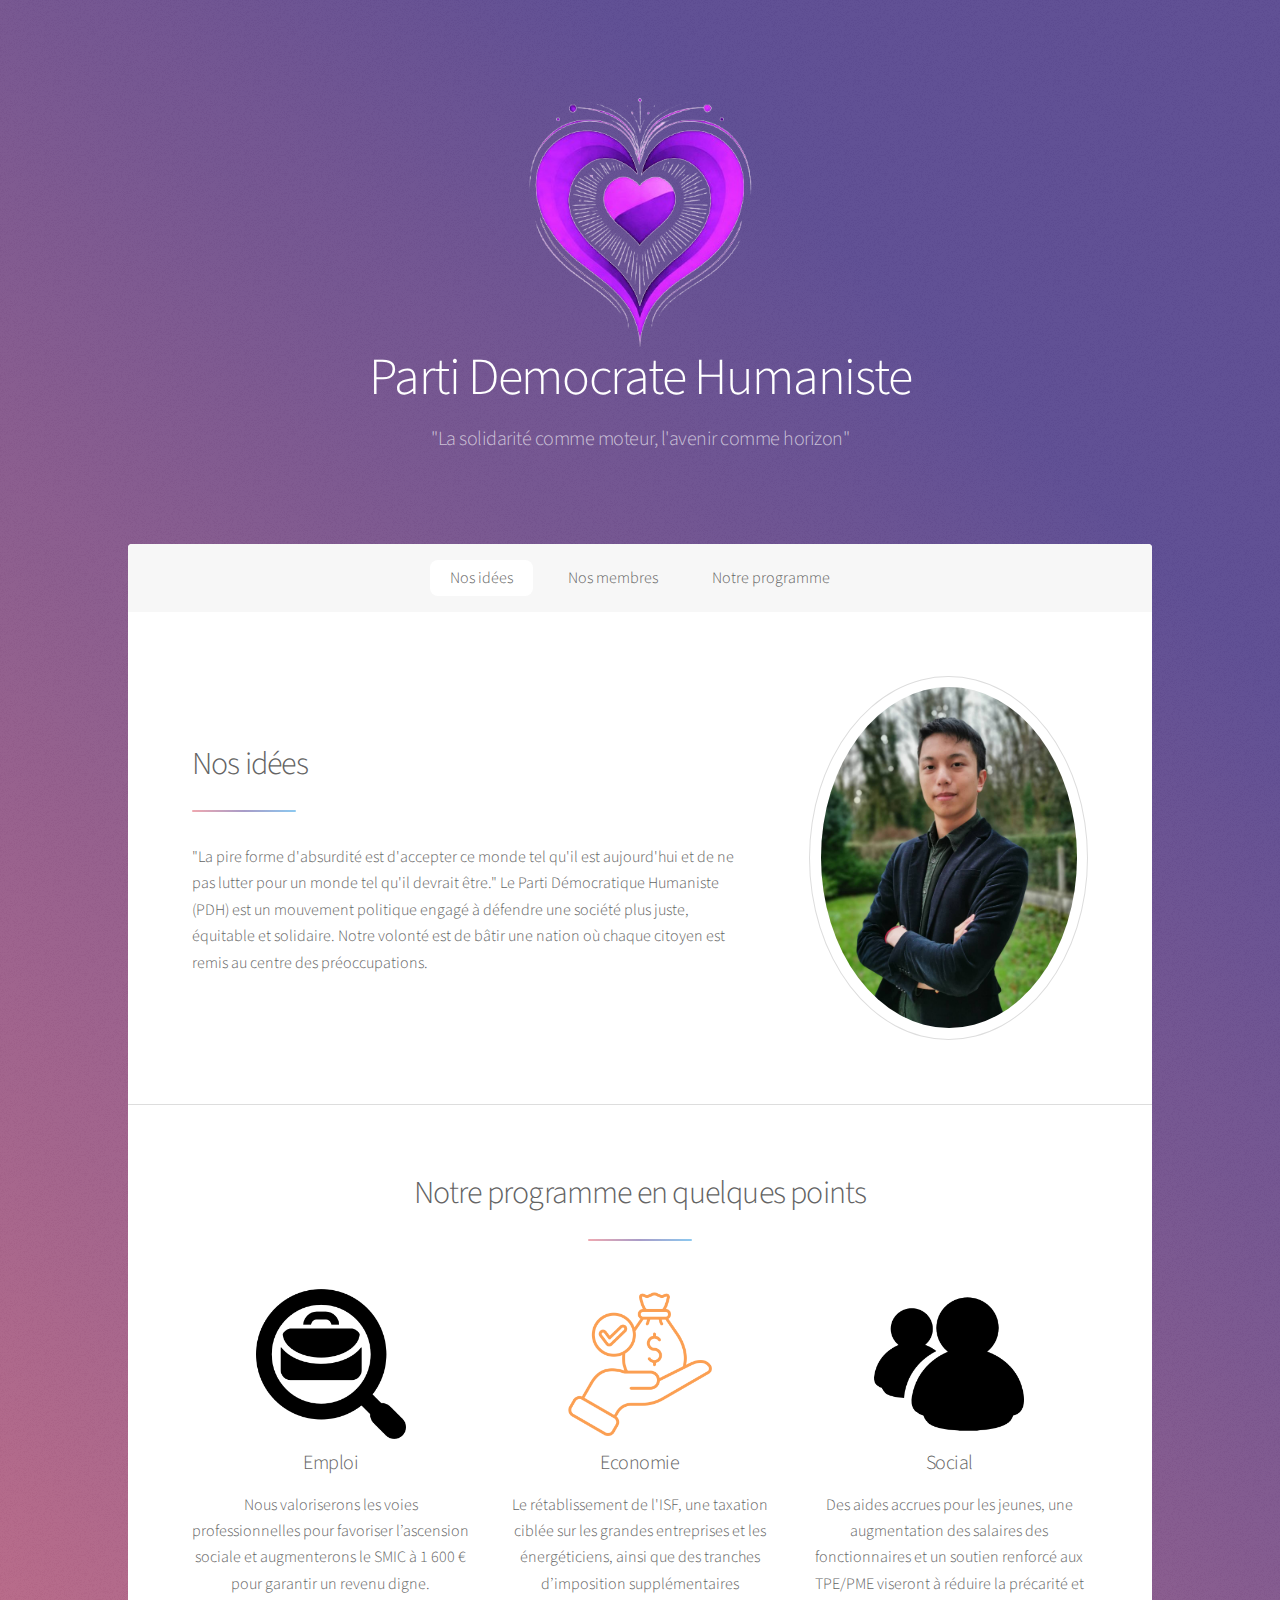
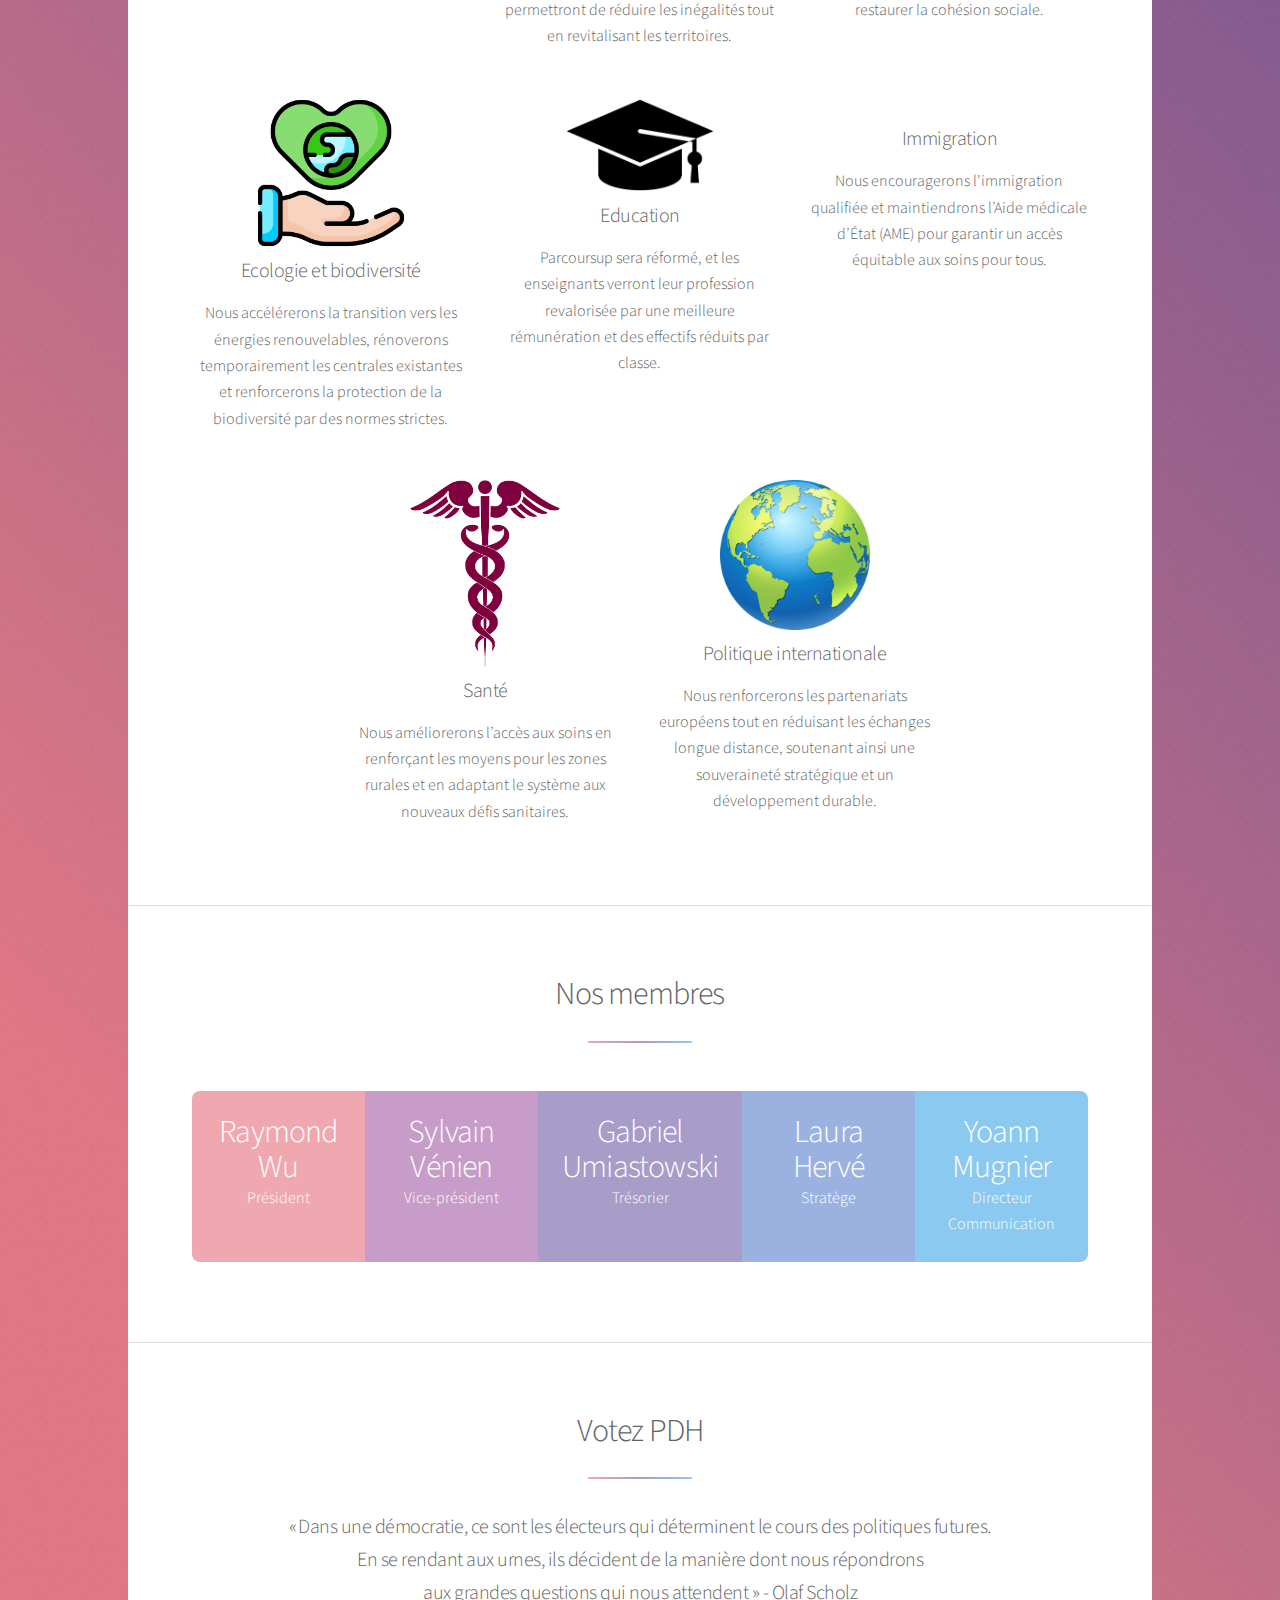
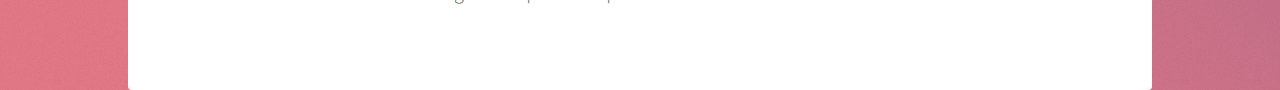
==== index.html @ 8ca16ba4 "Ajout des fichiers de la V1" ====
<!DOCTYPE HTML>
<!--
	Stellar by HTML5 UP
	html5up.net | @ajlkn
	Free for personal and commercial use under the CCA 3.0 license (html5up.net/license)
-->
<html>
	<head>
		<title>Parti Democrate Humaniste</title>
		<meta charset="utf-8" />
		<meta name="viewport" content="width=device-width, initial-scale=1, user-scalable=no" />
		<link rel="stylesheet" href="assets/css/main.css" />
		<noscript><link rel="stylesheet" href="assets/css/noscript.css" /></noscript>
	</head>
	<body class="is-preload">

		<!-- Wrapper -->
			<div id="wrapper">

				<!-- Header -->
					<header id="header" class="alt">
						<span class="logo"><img src="images/Logo-PDH.png" alt="" /></span>
						<h1>Parti Democrate Humaniste</h1>
						<p>"La solidarité comme moteur, l'avenir comme horizon"</p>
					</header>

				<!-- Nav -->
					<nav id="nav">
						<ul>
							<li><a href="#intro" class="active">Nos idées</a></li>
							<li><a href="#first">Nos membres</a></li>
							<li><a href="#second">Notre programme</a></li>
							<!--<li><a href="#cta">Get Started</a></li>-->
						</ul>
					</nav>

				<!-- Main -->
					<div id="main">

						<!-- Introduction -->
							<section id="intro" class="main">
								<div class="spotlight">
									<div class="content">
										<header class="major">
											<h2>Nos idées</h2>
										</header>
										<p>"La pire forme d'absurdité est d'accepter ce monde tel qu'il est aujourd'hui et de ne pas lutter pour un monde tel qu'il devrait être."
                                            Le Parti Démocratique Humaniste (PDH) est un mouvement politique engagé à défendre une société plus juste, équitable et solidaire.
                                            Notre volonté est de bâtir une nation où chaque citoyen est remis au centre des préoccupations.
                                        </p>
									</div>
									<span class="image"><img src="images/Photo_Raymond.jpg" alt="" /></span>
								</div>
							</section>

						<!-- First Section -->
							<section id="first" class="main special">
								<header class="major">
									<h2>Notre programme en quelques points</h2>
								</header>
								<ul class="features">
									<li>
										<span class="logo_feature"><img src="images/Emploi.png" alt=""></span>
										<h3>Emploi</h3>
										<p>Nous valoriserons les voies professionnelles pour favoriser l’ascension sociale et augmenterons le SMIC à 1 600 € pour garantir un revenu digne.</p>
									</li>
									<li>
										<span class="logo_feature"><img src="images/Economie.png" alt=""></span>
										<h3>Economie</h3>
										<p>Le rétablissement de l'ISF, une taxation ciblée sur les grandes entreprises et les énergéticiens, ainsi que des tranches d’imposition supplémentaires permettront de réduire les inégalités tout en revitalisant les territoires.</p>
									</li>
									<li>
										<span class="logo_feature"><img src="images/Social.webp" alt=""></span>
										<h3>Social</h3>
										<p>Des aides accrues pour les jeunes, une augmentation des salaires des fonctionnaires et un soutien renforcé aux TPE/PME viseront à réduire la précarité et restaurer la cohésion sociale.</p>
									</li>
                                    <li>
										<span class="logo_feature"><img src="images/Ecologie.png" alt=""></span>
										<h3>Ecologie et biodiversité</h3>
										<p>Nous accélérerons la transition vers les énergies renouvelables, rénoverons temporairement les centrales existantes et renforcerons la protection de la biodiversité par des normes strictes.</p>
									</li>
                                    <li>
										<span class="logo_feature"><img src="images/Education.webp" alt=""></span>
										<h3>Education</h3>
										<p>Parcoursup sera réformé, et les enseignants verront leur profession revalorisée par une meilleure rémunération et des effectifs réduits par classe.</p>
									</li>
                                    <li>
										<span class="logo_feature"><img src="images/immigration.png" alt=""></span>
										<h3>Immigration</h3>
										<p>Nous encouragerons l'immigration qualifiée et maintiendrons l’Aide médicale d’État (AME) pour garantir un accès équitable aux soins pour tous.</p>
									</li>
                                    <li>
										<span class="logo_feature"><img src="images/Santé.webp" alt=""></span>
										<h3>Santé</h3>
										<p>Nous améliorerons l’accès aux soins en renforçant les moyens pour les zones rurales et en adaptant le système aux nouveaux défis sanitaires.</p>
									</li>
                                    <li>
										<span class="logo_feature"><img src="images/Internationale.webp" alt=""></span>
										<h3>Politique internationale</h3>
										<p>Nous renforcerons les partenariats européens tout en réduisant les échanges longue distance, soutenant ainsi une souveraineté stratégique et un développement durable.</p>
									</li>
								</ul>
								<footer class="major">
								</footer>
							</section>

						<!-- Second Section -->
							<section id="second" class="main special">
								<header class="major">
									<h2>Nos membres</h2>
								</header>
								<ul class="statistics">
									<li class="style1">
										<strong>Raymond Wu</strong> Président
									</li>
									<li class="style2">
										<strong>Sylvain Vénien</strong> Vice-président
									</li>
									<li class="style3">
										<strong>Gabriel Umiastowski</strong> Trésorier
									</li>
									<li class="style4">
										<strong>Laura Hervé</strong> Stratège
									</li>
									<li class="style5">
										<strong>Yoann Mugnier</strong> Directeur Communication
									</li>
								</ul>
							</section>

						<!-- Get Started -->
							<section id="cta" class="main special">
								<header class="major">
									<h2>Votez PDH</h2>
									<p>« Dans une démocratie, ce sont les électeurs qui déterminent le cours des politiques futures. <br>
                                        En se rendant aux urnes, ils décident de la manière dont nous répondrons <br>
                                        aux grandes questions qui nous attendent » - Olaf Scholz</p>
								</header>
							</section>

					</div>

		<!-- Scripts -->
			<script src="assets/js/jquery.min.js"></script>
			<script src="assets/js/jquery.scrollex.min.js"></script>
			<script src="assets/js/jquery.scrolly.min.js"></script>
			<script src="assets/js/browser.min.js"></script>
			<script src="assets/js/breakpoints.min.js"></script>
			<script src="assets/js/util.js"></script>
			<script src="assets/js/main.js"></script>

	</body>
</html>
---- assets/css/main.css ----
@import url(fontawesome-all.min.css);
@import 'https://fonts.googleapis.com/css?family=Source+Sans+Pro:300,400';

/*
	Stellar by HTML5 UP
	html5up.net | @ajlkn
	Free for personal and commercial use under the CCA 3.0 license (html5up.net/license)
*/

html, body, div, span, applet, object,
iframe, h1, h2, h3, h4, h5, h6, p, blockquote,
pre, a, abbr, acronym, address, big, cite,
code, del, dfn, em, img, ins, kbd, q, s, samp,
small, strike, strong, sub, sup, tt, var, b,
u, i, center, dl, dt, dd, ol, ul, li, fieldset,
form, label, legend, table, caption, tbody,
tfoot, thead, tr, th, td, article, aside,
canvas, details, embed, figure, figcaption,
footer, header, hgroup, menu, nav, output, ruby,
section, summary, time, mark, audio, video {
	margin: 0;
	padding: 0;
	border: 0;
	font-size: 100%;
	font: inherit;
	vertical-align: baseline;}

article, aside, details, figcaption, figure,
footer, header, hgroup, menu, nav, section {
	display: block;}

body {
	line-height: 1;
}

ol, ul {
	list-style: none;
}

blockquote, q {
	quotes: none;
}

	blockquote:before, blockquote:after, q:before, q:after {
		content: '';
		content: none;
	}

table {
	border-collapse: collapse;
	border-spacing: 0;
}

body {
	-webkit-text-size-adjust: none;
}

mark {
	background-color: transparent;
	color: inherit;
}

input::-moz-focus-inner {
	border: 0;
	padding: 0;
}

input, select, textarea {
	-moz-appearance: none;
	-webkit-appearance: none;
	-ms-appearance: none;
	appearance: none;
}

/* Basic */

	@-ms-viewport {
		width: device-width;
	}

	body {
		-ms-overflow-style: scrollbar;
	}

	@media screen and (max-width: 480px) {

		html, body {
			min-width: 320px;
		}

	}

	html {
		box-sizing: border-box;
	}

	*, *:before, *:after {
		box-sizing: inherit;
	}

	body {
		background-color: #935d8c;
		background-image: url("images/overlay.png"), -moz-linear-gradient(45deg, #e37682 15%, #5f4d93 85%);
		background-image: url("images/overlay.png"), -webkit-linear-gradient(45deg, #e37682 15%, #5f4d93 85%);
		background-image: url("images/overlay.png"), -ms-linear-gradient(45deg, #e37682 15%, #5f4d93 85%);
		background-image: url("images/overlay.png"), linear-gradient(45deg, #e37682 15%, #5f4d93 85%);
	}

		body.is-preload *, body.is-preload *:before, body.is-preload *:after {
			-moz-animation: none !important;
			-webkit-animation: none !important;
			-ms-animation: none !important;
			animation: none !important;
			-moz-transition: none !important;
			-webkit-transition: none !important;
			-ms-transition: none !important;
			transition: none !important;
		}

/* Type */

	body {
		background-color: #935d8c;
		color: rgba(255, 255, 255, 0.65);
	}

	body, input, select, textarea {
		font-family: "Source Sans Pro", Helvetica, sans-serif;
		font-size: 17pt;
		font-weight: 300;
		line-height: 1.65;
	}

		@media screen and (max-width: 1680px) {

			body, input, select, textarea {
				font-size: 14pt;
			}

		}

		@media screen and (max-width: 1280px) {

			body, input, select, textarea {
				font-size: 12pt;
			}

		}

		@media screen and (max-width: 360px) {

			body, input, select, textarea {
				font-size: 11pt;
			}

		}

	a {
		-moz-transition: color 0.2s ease, border-bottom 0.2s ease;
		-webkit-transition: color 0.2s ease, border-bottom 0.2s ease;
		-ms-transition: color 0.2s ease, border-bottom 0.2s ease;
		transition: color 0.2s ease, border-bottom 0.2s ease;
		text-decoration: none;
		border-bottom: dotted 1px;
		color: inherit;
	}

		a:hover {
			border-bottom-color: transparent;
		}

	strong, b {
		font-weight: 400;
	}

	em, i {
		font-style: italic;
	}

	p {
		margin: 0 0 2em 0;
	}

		p.content {
			-moz-columns: 20em 2;
			-webkit-columns: 20em 2;
			-ms-columns: 20em 2;
			columns: 20em 2;
			-moz-column-gap: 2em;
			-webkit-column-gap: 2em;
			-ms-column-gap: 2em;
			column-gap: 2em;
			text-align: justify;
		}

	h1, h2, h3, h4, h5, h6 {
		font-weight: 300;
		line-height: 1.5;
		margin: 0 0 0.7em 0;
		letter-spacing: -0.025em;
	}

		h1 a, h2 a, h3 a, h4 a, h5 a, h6 a {
			color: inherit;
			text-decoration: none;
		}

	h1 {
		font-size: 2.5em;
		line-height: 1.2;
	}

	h2 {
		font-size: 1.5em;
	}

	h3 {
		font-size: 1.25em;
	}

	h4 {
		font-size: 1.1em;
	}

	h5 {
		font-size: 0.9em;
	}

	h6 {
		font-size: 0.7em;
	}

	@media screen and (max-width: 736px) {

		h1 {
			font-size: 2em;
		}

	}

	sub {
		font-size: 0.8em;
		position: relative;
		top: 0.5em;
	}

	sup {
		font-size: 0.8em;
		position: relative;
		top: -0.5em;
	}

	blockquote {
		border-left: solid 4px;
		font-style: italic;
		margin: 0 0 2em 0;
		padding: 0.5em 0 0.5em 2em;
	}

	code {
		border-radius: 8px;
		border: solid 1px;
		font-family: "Courier New", monospace;
		font-size: 0.9em;
		margin: 0 0.25em;
		padding: 0.25em 0.65em;
	}

	pre {
		-webkit-overflow-scrolling: touch;
		font-family: "Courier New", monospace;
		font-size: 0.9em;
		margin: 0 0 2em 0;
	}

		pre code {
			display: block;
			line-height: 1.75;
			padding: 1em 1.5em;
			overflow-x: auto;
		}

	hr {
		border: 0;
		border-bottom: solid 1px;
		margin: 2em 0;
	}

		hr.major {
			margin: 3em 0;
		}

	.align-left {
		text-align: left;
	}

	.align-center {
		text-align: center;
	}

	.align-right {
		text-align: right;
	}

	input, select, textarea {
		color: #ffffff;
	}

	a:hover {
		color: #ffffff;
	}

	strong, b {
		color: #ffffff;
	}

	h1, h2, h3, h4, h5, h6 {
		color: #ffffff;
	}

	blockquote {
		border-left-color: rgba(255, 255, 255, 0.35);
	}

	code {
		background: rgba(255, 255, 255, 0.075);
		border-color: rgba(255, 255, 255, 0.35);
	}

	hr {
		border-bottom-color: rgba(255, 255, 255, 0.35);
	}

/* Row */

	.row {
		display: flex;
		flex-wrap: wrap;
		box-sizing: border-box;
		align-items: stretch;
	}

		.row > * {
			box-sizing: border-box;
		}

		.row.gtr-uniform > * > :last-child {
			margin-bottom: 0;
		}

		.row.aln-left {
			justify-content: flex-start;
		}

		.row.aln-center {
			justify-content: center;
		}

		.row.aln-right {
			justify-content: flex-end;
		}

		.row.aln-top {
			align-items: flex-start;
		}

		.row.aln-middle {
			align-items: center;
		}

		.row.aln-bottom {
			align-items: flex-end;
		}

		.row > .imp {
			order: -1;
		}

		.row > .col-1 {
			width: 8.33333%;
		}

		.row > .off-1 {
			margin-left: 8.33333%;
		}

		.row > .col-2 {
			width: 16.66667%;
		}

		.row > .off-2 {
			margin-left: 16.66667%;
		}

		.row > .col-3 {
			width: 25%;
		}

		.row > .off-3 {
			margin-left: 25%;
		}

		.row > .col-4 {
			width: 33.33333%;
		}

		.row > .off-4 {
			margin-left: 33.33333%;
		}

		.row > .col-5 {
			width: 41.66667%;
		}

		.row > .off-5 {
			margin-left: 41.66667%;
		}

		.row > .col-6 {
			width: 50%;
		}

		.row > .off-6 {
			margin-left: 50%;
		}

		.row > .col-7 {
			width: 58.33333%;
		}

		.row > .off-7 {
			margin-left: 58.33333%;
		}

		.row > .col-8 {
			width: 66.66667%;
		}

		.row > .off-8 {
			margin-left: 66.66667%;
		}

		.row > .col-9 {
			width: 75%;
		}

		.row > .off-9 {
			margin-left: 75%;
		}

		.row > .col-10 {
			width: 83.33333%;
		}

		.row > .off-10 {
			margin-left: 83.33333%;
		}

		.row > .col-11 {
			width: 91.66667%;
		}

		.row > .off-11 {
			margin-left: 91.66667%;
		}

		.row > .col-12 {
			width: 100%;
		}

		.row > .off-12 {
			margin-left: 100%;
		}

		.row.gtr-0 {
			margin-top: 0;
			margin-left: 0em;
		}

			.row.gtr-0 > * {
				padding: 0 0 0 0em;
			}

			.row.gtr-0.gtr-uniform {
				margin-top: 0em;
			}

				.row.gtr-0.gtr-uniform > * {
					padding-top: 0em;
				}

		.row.gtr-25 {
			margin-top: 0;
			margin-left: -0.375em;
		}

			.row.gtr-25 > * {
				padding: 0 0 0 0.375em;
			}

			.row.gtr-25.gtr-uniform {
				margin-top: -0.375em;
			}

				.row.gtr-25.gtr-uniform > * {
					padding-top: 0.375em;
				}

		.row.gtr-50 {
			margin-top: 0;
			margin-left: -0.75em;
		}

			.row.gtr-50 > * {
				padding: 0 0 0 0.75em;
			}

			.row.gtr-50.gtr-uniform {
				margin-top: -0.75em;
			}

				.row.gtr-50.gtr-uniform > * {
					padding-top: 0.75em;
				}

		.row {
			margin-top: 0;
			margin-left: -1.5em;
		}

			.row > * {
				padding: 0 0 0 1.5em;
			}

			.row.gtr-uniform {
				margin-top: -1.5em;
			}

				.row.gtr-uniform > * {
					padding-top: 1.5em;
				}

		.row.gtr-150 {
			margin-top: 0;
			margin-left: -2.25em;
		}

			.row.gtr-150 > * {
				padding: 0 0 0 2.25em;
			}

			.row.gtr-150.gtr-uniform {
				margin-top: -2.25em;
			}

				.row.gtr-150.gtr-uniform > * {
					padding-top: 2.25em;
				}

		.row.gtr-200 {
			margin-top: 0;
			margin-left: -3em;
		}

			.row.gtr-200 > * {
				padding: 0 0 0 3em;
			}

			.row.gtr-200.gtr-uniform {
				margin-top: -3em;
			}

				.row.gtr-200.gtr-uniform > * {
					padding-top: 3em;
				}

		@media screen and (max-width: 1680px) {

			.row {
				display: flex;
				flex-wrap: wrap;
				box-sizing: border-box;
				align-items: stretch;
			}

				.row > * {
					box-sizing: border-box;
				}

				.row.gtr-uniform > * > :last-child {
					margin-bottom: 0;
				}

				.row.aln-left {
					justify-content: flex-start;
				}

				.row.aln-center {
					justify-content: center;
				}

				.row.aln-right {
					justify-content: flex-end;
				}

				.row.aln-top {
					align-items: flex-start;
				}

				.row.aln-middle {
					align-items: center;
				}

				.row.aln-bottom {
					align-items: flex-end;
				}

				.row > .imp-xlarge {
					order: -1;
				}

				.row > .col-1-xlarge {
					width: 8.33333%;
				}

				.row > .off-1-xlarge {
					margin-left: 8.33333%;
				}

				.row > .col-2-xlarge {
					width: 16.66667%;
				}

				.row > .off-2-xlarge {
					margin-left: 16.66667%;
				}

				.row > .col-3-xlarge {
					width: 25%;
				}

				.row > .off-3-xlarge {
					margin-left: 25%;
				}

				.row > .col-4-xlarge {
					width: 33.33333%;
				}

				.row > .off-4-xlarge {
					margin-left: 33.33333%;
				}

				.row > .col-5-xlarge {
					width: 41.66667%;
				}

				.row > .off-5-xlarge {
					margin-left: 41.66667%;
				}

				.row > .col-6-xlarge {
					width: 50%;
				}

				.row > .off-6-xlarge {
					margin-left: 50%;
				}

				.row > .col-7-xlarge {
					width: 58.33333%;
				}

				.row > .off-7-xlarge {
					margin-left: 58.33333%;
				}

				.row > .col-8-xlarge {
					width: 66.66667%;
				}

				.row > .off-8-xlarge {
					margin-left: 66.66667%;
				}

				.row > .col-9-xlarge {
					width: 75%;
				}

				.row > .off-9-xlarge {
					margin-left: 75%;
				}

				.row > .col-10-xlarge {
					width: 83.33333%;
				}

				.row > .off-10-xlarge {
					margin-left: 83.33333%;
				}

				.row > .col-11-xlarge {
					width: 91.66667%;
				}

				.row > .off-11-xlarge {
					margin-left: 91.66667%;
				}

				.row > .col-12-xlarge {
					width: 100%;
				}

				.row > .off-12-xlarge {
					margin-left: 100%;
				}

				.row.gtr-0 {
					margin-top: 0;
					margin-left: 0em;
				}

					.row.gtr-0 > * {
						padding: 0 0 0 0em;
					}

					.row.gtr-0.gtr-uniform {
						margin-top: 0em;
					}

						.row.gtr-0.gtr-uniform > * {
							padding-top: 0em;
						}

				.row.gtr-25 {
					margin-top: 0;
					margin-left: -0.375em;
				}

					.row.gtr-25 > * {
						padding: 0 0 0 0.375em;
					}

					.row.gtr-25.gtr-uniform {
						margin-top: -0.375em;
					}

						.row.gtr-25.gtr-uniform > * {
							padding-top: 0.375em;
						}

				.row.gtr-50 {
					margin-top: 0;
					margin-left: -0.75em;
				}

					.row.gtr-50 > * {
						padding: 0 0 0 0.75em;
					}

					.row.gtr-50.gtr-uniform {
						margin-top: -0.75em;
					}

						.row.gtr-50.gtr-uniform > * {
							padding-top: 0.75em;
						}

				.row {
					margin-top: 0;
					margin-left: -1.5em;
				}

					.row > * {
						padding: 0 0 0 1.5em;
					}

					.row.gtr-uniform {
						margin-top: -1.5em;
					}

						.row.gtr-uniform > * {
							padding-top: 1.5em;
						}

				.row.gtr-150 {
					margin-top: 0;
					margin-left: -2.25em;
				}

					.row.gtr-150 > * {
						padding: 0 0 0 2.25em;
					}

					.row.gtr-150.gtr-uniform {
						margin-top: -2.25em;
					}

						.row.gtr-150.gtr-uniform > * {
							padding-top: 2.25em;
						}

				.row.gtr-200 {
					margin-top: 0;
					margin-left: -3em;
				}

					.row.gtr-200 > * {
						padding: 0 0 0 3em;
					}

					.row.gtr-200.gtr-uniform {
						margin-top: -3em;
					}

						.row.gtr-200.gtr-uniform > * {
							padding-top: 3em;
						}

		}

		@media screen and (max-width: 1280px) {

			.row {
				display: flex;
				flex-wrap: wrap;
				box-sizing: border-box;
				align-items: stretch;
			}

				.row > * {
					box-sizing: border-box;
				}

				.row.gtr-uniform > * > :last-child {
					margin-bottom: 0;
				}

				.row.aln-left {
					justify-content: flex-start;
				}

				.row.aln-center {
					justify-content: center;
				}

				.row.aln-right {
					justify-content: flex-end;
				}

				.row.aln-top {
					align-items: flex-start;
				}

				.row.aln-middle {
					align-items: center;
				}

				.row.aln-bottom {
					align-items: flex-end;
				}

				.row > .imp-large {
					order: -1;
				}

				.row > .col-1-large {
					width: 8.33333%;
				}

				.row > .off-1-large {
					margin-left: 8.33333%;
				}

				.row > .col-2-large {
					width: 16.66667%;
				}

				.row > .off-2-large {
					margin-left: 16.66667%;
				}

				.row > .col-3-large {
					width: 25%;
				}

				.row > .off-3-large {
					margin-left: 25%;
				}

				.row > .col-4-large {
					width: 33.33333%;
				}

				.row > .off-4-large {
					margin-left: 33.33333%;
				}

				.row > .col-5-large {
					width: 41.66667%;
				}

				.row > .off-5-large {
					margin-left: 41.66667%;
				}

				.row > .col-6-large {
					width: 50%;
				}

				.row > .off-6-large {
					margin-left: 50%;
				}

				.row > .col-7-large {
					width: 58.33333%;
				}

				.row > .off-7-large {
					margin-left: 58.33333%;
				}

				.row > .col-8-large {
					width: 66.66667%;
				}

				.row > .off-8-large {
					margin-left: 66.66667%;
				}

				.row > .col-9-large {
					width: 75%;
				}

				.row > .off-9-large {
					margin-left: 75%;
				}

				.row > .col-10-large {
					width: 83.33333%;
				}

				.row > .off-10-large {
					margin-left: 83.33333%;
				}

				.row > .col-11-large {
					width: 91.66667%;
				}

				.row > .off-11-large {
					margin-left: 91.66667%;
				}

				.row > .col-12-large {
					width: 100%;
				}

				.row > .off-12-large {
					margin-left: 100%;
				}

				.row.gtr-0 {
					margin-top: 0;
					margin-left: 0em;
				}

					.row.gtr-0 > * {
						padding: 0 0 0 0em;
					}

					.row.gtr-0.gtr-uniform {
						margin-top: 0em;
					}

						.row.gtr-0.gtr-uniform > * {
							padding-top: 0em;
						}

				.row.gtr-25 {
					margin-top: 0;
					margin-left: -0.375em;
				}

					.row.gtr-25 > * {
						padding: 0 0 0 0.375em;
					}

					.row.gtr-25.gtr-uniform {
						margin-top: -0.375em;
					}

						.row.gtr-25.gtr-uniform > * {
							padding-top: 0.375em;
						}

				.row.gtr-50 {
					margin-top: 0;
					margin-left: -0.75em;
				}

					.row.gtr-50 > * {
						padding: 0 0 0 0.75em;
					}

					.row.gtr-50.gtr-uniform {
						margin-top: -0.75em;
					}

						.row.gtr-50.gtr-uniform > * {
							padding-top: 0.75em;
						}

				.row {
					margin-top: 0;
					margin-left: -1.5em;
				}

					.row > * {
						padding: 0 0 0 1.5em;
					}

					.row.gtr-uniform {
						margin-top: -1.5em;
					}

						.row.gtr-uniform > * {
							padding-top: 1.5em;
						}

				.row.gtr-150 {
					margin-top: 0;
					margin-left: -2.25em;
				}

					.row.gtr-150 > * {
						padding: 0 0 0 2.25em;
					}

					.row.gtr-150.gtr-uniform {
						margin-top: -2.25em;
					}

						.row.gtr-150.gtr-uniform > * {
							padding-top: 2.25em;
						}

				.row.gtr-200 {
					margin-top: 0;
					margin-left: -3em;
				}

					.row.gtr-200 > * {
						padding: 0 0 0 3em;
					}

					.row.gtr-200.gtr-uniform {
						margin-top: -3em;
					}

						.row.gtr-200.gtr-uniform > * {
							padding-top: 3em;
						}

		}

		@media screen and (max-width: 980px) {

			.row {
				display: flex;
				flex-wrap: wrap;
				box-sizing: border-box;
				align-items: stretch;
			}

				.row > * {
					box-sizing: border-box;
				}

				.row.gtr-uniform > * > :last-child {
					margin-bottom: 0;
				}

				.row.aln-left {
					justify-content: flex-start;
				}

				.row.aln-center {
					justify-content: center;
				}

				.row.aln-right {
					justify-content: flex-end;
				}

				.row.aln-top {
					align-items: flex-start;
				}

				.row.aln-middle {
					align-items: center;
				}

				.row.aln-bottom {
					align-items: flex-end;
				}

				.row > .imp-medium {
					order: -1;
				}

				.row > .col-1-medium {
					width: 8.33333%;
				}

				.row > .off-1-medium {
					margin-left: 8.33333%;
				}

				.row > .col-2-medium {
					width: 16.66667%;
				}

				.row > .off-2-medium {
					margin-left: 16.66667%;
				}

				.row > .col-3-medium {
					width: 25%;
				}

				.row > .off-3-medium {
					margin-left: 25%;
				}

				.row > .col-4-medium {
					width: 33.33333%;
				}

				.row > .off-4-medium {
					margin-left: 33.33333%;
				}

				.row > .col-5-medium {
					width: 41.66667%;
				}

				.row > .off-5-medium {
					margin-left: 41.66667%;
				}

				.row > .col-6-medium {
					width: 50%;
				}

				.row > .off-6-medium {
					margin-left: 50%;
				}

				.row > .col-7-medium {
					width: 58.33333%;
				}

				.row > .off-7-medium {
					margin-left: 58.33333%;
				}

				.row > .col-8-medium {
					width: 66.66667%;
				}

				.row > .off-8-medium {
					margin-left: 66.66667%;
				}

				.row > .col-9-medium {
					width: 75%;
				}

				.row > .off-9-medium {
					margin-left: 75%;
				}

				.row > .col-10-medium {
					width: 83.33333%;
				}

				.row > .off-10-medium {
					margin-left: 83.33333%;
				}

				.row > .col-11-medium {
					width: 91.66667%;
				}

				.row > .off-11-medium {
					margin-left: 91.66667%;
				}

				.row > .col-12-medium {
					width: 100%;
				}

				.row > .off-12-medium {
					margin-left: 100%;
				}

				.row.gtr-0 {
					margin-top: 0;
					margin-left: 0em;
				}

					.row.gtr-0 > * {
						padding: 0 0 0 0em;
					}

					.row.gtr-0.gtr-uniform {
						margin-top: 0em;
					}

						.row.gtr-0.gtr-uniform > * {
							padding-top: 0em;
						}

				.row.gtr-25 {
					margin-top: 0;
					margin-left: -0.375em;
				}

					.row.gtr-25 > * {
						padding: 0 0 0 0.375em;
					}

					.row.gtr-25.gtr-uniform {
						margin-top: -0.375em;
					}

						.row.gtr-25.gtr-uniform > * {
							padding-top: 0.375em;
						}

				.row.gtr-50 {
					margin-top: 0;
					margin-left: -0.75em;
				}

					.row.gtr-50 > * {
						padding: 0 0 0 0.75em;
					}

					.row.gtr-50.gtr-uniform {
						margin-top: -0.75em;
					}

						.row.gtr-50.gtr-uniform > * {
							padding-top: 0.75em;
						}

				.row {
					margin-top: 0;
					margin-left: -1.5em;
				}

					.row > * {
						padding: 0 0 0 1.5em;
					}

					.row.gtr-uniform {
						margin-top: -1.5em;
					}

						.row.gtr-uniform > * {
							padding-top: 1.5em;
						}

				.row.gtr-150 {
					margin-top: 0;
					margin-left: -2.25em;
				}

					.row.gtr-150 > * {
						padding: 0 0 0 2.25em;
					}

					.row.gtr-150.gtr-uniform {
						margin-top: -2.25em;
					}

						.row.gtr-150.gtr-uniform > * {
							padding-top: 2.25em;
						}

				.row.gtr-200 {
					margin-top: 0;
					margin-left: -3em;
				}

					.row.gtr-200 > * {
						padding: 0 0 0 3em;
					}

					.row.gtr-200.gtr-uniform {
						margin-top: -3em;
					}

						.row.gtr-200.gtr-uniform > * {
							padding-top: 3em;
						}

		}

		@media screen and (max-width: 736px) {

			.row {
				display: flex;
				flex-wrap: wrap;
				box-sizing: border-box;
				align-items: stretch;
			}

				.row > * {
					box-sizing: border-box;
				}

				.row.gtr-uniform > * > :last-child {
					margin-bottom: 0;
				}

				.row.aln-left {
					justify-content: flex-start;
				}

				.row.aln-center {
					justify-content: center;
				}

				.row.aln-right {
					justify-content: flex-end;
				}

				.row.aln-top {
					align-items: flex-start;
				}

				.row.aln-middle {
					align-items: center;
				}

				.row.aln-bottom {
					align-items: flex-end;
				}

				.row > .imp-small {
					order: -1;
				}

				.row > .col-1-small {
					width: 8.33333%;
				}

				.row > .off-1-small {
					margin-left: 8.33333%;
				}

				.row > .col-2-small {
					width: 16.66667%;
				}

				.row > .off-2-small {
					margin-left: 16.66667%;
				}

				.row > .col-3-small {
					width: 25%;
				}

				.row > .off-3-small {
					margin-left: 25%;
				}

				.row > .col-4-small {
					width: 33.33333%;
				}

				.row > .off-4-small {
					margin-left: 33.33333%;
				}

				.row > .col-5-small {
					width: 41.66667%;
				}

				.row > .off-5-small {
					margin-left: 41.66667%;
				}

				.row > .col-6-small {
					width: 50%;
				}

				.row > .off-6-small {
					margin-left: 50%;
				}

				.row > .col-7-small {
					width: 58.33333%;
				}

				.row > .off-7-small {
					margin-left: 58.33333%;
				}

				.row > .col-8-small {
					width: 66.66667%;
				}

				.row > .off-8-small {
					margin-left: 66.66667%;
				}

				.row > .col-9-small {
					width: 75%;
				}

				.row > .off-9-small {
					margin-left: 75%;
				}

				.row > .col-10-small {
					width: 83.33333%;
				}

				.row > .off-10-small {
					margin-left: 83.33333%;
				}

				.row > .col-11-small {
					width: 91.66667%;
				}

				.row > .off-11-small {
					margin-left: 91.66667%;
				}

				.row > .col-12-small {
					width: 100%;
				}

				.row > .off-12-small {
					margin-left: 100%;
				}

				.row.gtr-0 {
					margin-top: 0;
					margin-left: 0em;
				}

					.row.gtr-0 > * {
						padding: 0 0 0 0em;
					}

					.row.gtr-0.gtr-uniform {
						margin-top: 0em;
					}

						.row.gtr-0.gtr-uniform > * {
							padding-top: 0em;
						}

				.row.gtr-25 {
					margin-top: 0;
					margin-left: -0.25em;
				}

					.row.gtr-25 > * {
						padding: 0 0 0 0.25em;
					}

					.row.gtr-25.gtr-uniform {
						margin-top: -0.25em;
					}

						.row.gtr-25.gtr-uniform > * {
							padding-top: 0.25em;
						}

				.row.gtr-50 {
					margin-top: 0;
					margin-left: -0.5em;
				}

					.row.gtr-50 > * {
						padding: 0 0 0 0.5em;
					}

					.row.gtr-50.gtr-uniform {
						margin-top: -0.5em;
					}

						.row.gtr-50.gtr-uniform > * {
							padding-top: 0.5em;
						}

				.row {
					margin-top: 0;
					margin-left: -1em;
				}

					.row > * {
						padding: 0 0 0 1em;
					}

					.row.gtr-uniform {
						margin-top: -1em;
					}

						.row.gtr-uniform > * {
							padding-top: 1em;
						}

				.row.gtr-150 {
					margin-top: 0;
					margin-left: -1.5em;
				}

					.row.gtr-150 > * {
						padding: 0 0 0 1.5em;
					}

					.row.gtr-150.gtr-uniform {
						margin-top: -1.5em;
					}

						.row.gtr-150.gtr-uniform > * {
							padding-top: 1.5em;
						}

				.row.gtr-200 {
					margin-top: 0;
					margin-left: -2em;
				}

					.row.gtr-200 > * {
						padding: 0 0 0 2em;
					}

					.row.gtr-200.gtr-uniform {
						margin-top: -2em;
					}

						.row.gtr-200.gtr-uniform > * {
							padding-top: 2em;
						}

		}

		@media screen and (max-width: 480px) {

			.row {
				display: flex;
				flex-wrap: wrap;
				box-sizing: border-box;
				align-items: stretch;
			}

				.row > * {
					box-sizing: border-box;
				}

				.row.gtr-uniform > * > :last-child {
					margin-bottom: 0;
				}

				.row.aln-left {
					justify-content: flex-start;
				}

				.row.aln-center {
					justify-content: center;
				}

				.row.aln-right {
					justify-content: flex-end;
				}

				.row.aln-top {
					align-items: flex-start;
				}

				.row.aln-middle {
					align-items: center;
				}

				.row.aln-bottom {
					align-items: flex-end;
				}

				.row > .imp-xsmall {
					order: -1;
				}

				.row > .col-1-xsmall {
					width: 8.33333%;
				}

				.row > .off-1-xsmall {
					margin-left: 8.33333%;
				}

				.row > .col-2-xsmall {
					width: 16.66667%;
				}

				.row > .off-2-xsmall {
					margin-left: 16.66667%;
				}

				.row > .col-3-xsmall {
					width: 25%;
				}

				.row > .off-3-xsmall {
					margin-left: 25%;
				}

				.row > .col-4-xsmall {
					width: 33.33333%;
				}

				.row > .off-4-xsmall {
					margin-left: 33.33333%;
				}

				.row > .col-5-xsmall {
					width: 41.66667%;
				}

				.row > .off-5-xsmall {
					margin-left: 41.66667%;
				}

				.row > .col-6-xsmall {
					width: 50%;
				}

				.row > .off-6-xsmall {
					margin-left: 50%;
				}

				.row > .col-7-xsmall {
					width: 58.33333%;
				}

				.row > .off-7-xsmall {
					margin-left: 58.33333%;
				}

				.row > .col-8-xsmall {
					width: 66.66667%;
				}

				.row > .off-8-xsmall {
					margin-left: 66.66667%;
				}

				.row > .col-9-xsmall {
					width: 75%;
				}

				.row > .off-9-xsmall {
					margin-left: 75%;
				}

				.row > .col-10-xsmall {
					width: 83.33333%;
				}

				.row > .off-10-xsmall {
					margin-left: 83.33333%;
				}

				.row > .col-11-xsmall {
					width: 91.66667%;
				}

				.row > .off-11-xsmall {
					margin-left: 91.66667%;
				}

				.row > .col-12-xsmall {
					width: 100%;
				}

				.row > .off-12-xsmall {
					margin-left: 100%;
				}

				.row.gtr-0 {
					margin-top: 0;
					margin-left: 0em;
				}

					.row.gtr-0 > * {
						padding: 0 0 0 0em;
					}

					.row.gtr-0.gtr-uniform {
						margin-top: 0em;
					}

						.row.gtr-0.gtr-uniform > * {
							padding-top: 0em;
						}

				.row.gtr-25 {
					margin-top: 0;
					margin-left: -0.3125em;
				}

					.row.gtr-25 > * {
						padding: 0 0 0 0.3125em;
					}

					.row.gtr-25.gtr-uniform {
						margin-top: -0.3125em;
					}

						.row.gtr-25.gtr-uniform > * {
							padding-top: 0.3125em;
						}

				.row.gtr-50 {
					margin-top: 0;
					margin-left: -0.625em;
				}

					.row.gtr-50 > * {
						padding: 0 0 0 0.625em;
					}

					.row.gtr-50.gtr-uniform {
						margin-top: -0.625em;
					}

						.row.gtr-50.gtr-uniform > * {
							padding-top: 0.625em;
						}

				.row {
					margin-top: 0;
					margin-left: -1.25em;
				}

					.row > * {
						padding: 0 0 0 1.25em;
					}

					.row.gtr-uniform {
						margin-top: -1.25em;
					}

						.row.gtr-uniform > * {
							padding-top: 1.25em;
						}

				.row.gtr-150 {
					margin-top: 0;
					margin-left: -1.875em;
				}

					.row.gtr-150 > * {
						padding: 0 0 0 1.875em;
					}

					.row.gtr-150.gtr-uniform {
						margin-top: -1.875em;
					}

						.row.gtr-150.gtr-uniform > * {
							padding-top: 1.875em;
						}

				.row.gtr-200 {
					margin-top: 0;
					margin-left: -2.5em;
				}

					.row.gtr-200 > * {
						padding: 0 0 0 2.5em;
					}

					.row.gtr-200.gtr-uniform {
						margin-top: -2.5em;
					}

						.row.gtr-200.gtr-uniform > * {
							padding-top: 2.5em;
						}

		}

/* Box */

	.box {
		border-radius: 8px;
		border: solid;
		margin-bottom: 2em;
		padding: 1.5em;
	}

		.box > :last-child,
		.box > :last-child > :last-child,
		.box > :last-child > :last-child > :last-child {
			margin-bottom: 0;
		}

		.box.alt {
			border: 0;
			border-radius: 0;
			padding: 0;
		}

	.box {
		border-color: rgba(255, 255, 255, 0.35);
	}

/* Button */

	input[type="submit"],
	input[type="reset"],
	input[type="button"],
	button,
	.button {
		-moz-appearance: none;
		-webkit-appearance: none;
		-ms-appearance: none;
		appearance: none;
		-moz-transition: background-color 0.2s ease-in-out, color 0.2s ease-in-out;
		-webkit-transition: background-color 0.2s ease-in-out, color 0.2s ease-in-out;
		-ms-transition: background-color 0.2s ease-in-out, color 0.2s ease-in-out;
		transition: background-color 0.2s ease-in-out, color 0.2s ease-in-out;
		border-radius: 8px;
		border: 0;
		cursor: pointer;
		display: inline-block;
		font-weight: 300;
		height: 2.75em;
		line-height: 2.75em;
		min-width: 9.25em;
		padding: 0 1.5em;
		text-align: center;
		text-decoration: none;
		white-space: nowrap;
	}

		input[type="submit"].icon,
		input[type="reset"].icon,
		input[type="button"].icon,
		button.icon,
		.button.icon {
			padding-left: 1.35em;
		}

			input[type="submit"].icon:before,
			input[type="reset"].icon:before,
			input[type="button"].icon:before,
			button.icon:before,
			.button.icon:before {
				margin-right: 0.5em;
			}

		input[type="submit"].fit,
		input[type="reset"].fit,
		input[type="button"].fit,
		button.fit,
		.button.fit {
			width: 100%;
		}

		input[type="submit"].small,
		input[type="reset"].small,
		input[type="button"].small,
		button.small,
		.button.small {
			font-size: 0.8em;
		}

		input[type="submit"].large,
		input[type="reset"].large,
		input[type="button"].large,
		button.large,
		.button.large {
			font-size: 1.35em;
		}

		input[type="submit"].disabled, input[type="submit"]:disabled,
		input[type="reset"].disabled,
		input[type="reset"]:disabled,
		input[type="button"].disabled,
		input[type="button"]:disabled,
		button.disabled,
		button:disabled,
		.button.disabled,
		.button:disabled {
			pointer-events: none;
			opacity: 0.25;
		}

		@media screen and (max-width: 736px) {

			input[type="submit"],
			input[type="reset"],
			input[type="button"],
			button,
			.button {
				min-width: 0;
			}

		}

	input[type="submit"],
	input[type="reset"],
	input[type="button"],
	button,
	.button {
		background-color: transparent;
		box-shadow: inset 0 0 0 1px rgba(255, 255, 255, 0.35);
		color: #ffffff !important;
	}

		input[type="submit"]:hover,
		input[type="reset"]:hover,
		input[type="button"]:hover,
		button:hover,
		.button:hover {
			background-color: rgba(255, 255, 255, 0.075);
		}

		input[type="submit"]:active,
		input[type="reset"]:active,
		input[type="button"]:active,
		button:active,
		.button:active {
			background-color: rgba(255, 255, 255, 0.2);
		}

		input[type="submit"].icon:before,
		input[type="reset"].icon:before,
		input[type="button"].icon:before,
		button.icon:before,
		.button.icon:before {
			color: rgba(255, 255, 255, 0.5);
		}

		input[type="submit"].primary,
		input[type="reset"].primary,
		input[type="button"].primary,
		button.primary,
		.button.primary {
			background-color: #8cc9f0;
			color: #ffffff !important;
			box-shadow: none;
		}

			input[type="submit"].primary:hover,
			input[type="reset"].primary:hover,
			input[type="button"].primary:hover,
			button.primary:hover,
			.button.primary:hover {
				background-color: #9acff2;
			}

			input[type="submit"].primary:active,
			input[type="reset"].primary:active,
			input[type="button"].primary:active,
			button.primary:active,
			.button.primary:active {
				background-color: #7ec3ee;
			}

			input[type="submit"].primary.icon:before,
			input[type="reset"].primary.icon:before,
			input[type="button"].primary.icon:before,
			button.primary.icon:before,
			.button.primary.icon:before {
				color: #ffffff !important;
			}

/* Form */

	form {
		margin: 0 0 2em 0;
	}

	label {
		display: block;
		font-size: 0.9em;
		font-weight: 400;
		margin: 0 0 1em 0;
	}

	input[type="text"],
	input[type="password"],
	input[type="email"],
	select,
	textarea {
		-moz-appearance: none;
		-webkit-appearance: none;
		-ms-appearance: none;
		appearance: none;
		border-radius: 8px;
		border: solid 1px;
		color: inherit;
		display: block;
		outline: 0;
		padding: 0 1em;
		text-decoration: none;
		width: 100%;
	}

		input[type="text"]:invalid,
		input[type="password"]:invalid,
		input[type="email"]:invalid,
		select:invalid,
		textarea:invalid {
			box-shadow: none;
		}

	select {
		background-size: 1.25rem;
		background-repeat: no-repeat;
		background-position: calc(100% - 1rem) center;
		height: 2.75em;
		padding-right: 2.75em;
		text-overflow: ellipsis;
	}

		select:focus::-ms-value {
			background-color: transparent;
		}

		select::-ms-expand {
			display: none;
		}

	input[type="text"],
	input[type="password"],
	input[type="email"],
	select {
		height: 2.75em;
	}

	textarea {
		padding: 0.75em 1em;
	}

	input[type="checkbox"],
	input[type="radio"] {
		-moz-appearance: none;
		-webkit-appearance: none;
		-ms-appearance: none;
		appearance: none;
		display: block;
		float: left;
		margin-right: -2em;
		opacity: 0;
		width: 1em;
		z-index: -1;
	}

		input[type="checkbox"] + label,
		input[type="radio"] + label {
			text-decoration: none;
			cursor: pointer;
			display: inline-block;
			font-size: 1em;
			font-weight: 300;
			padding-left: 2.4em;
			padding-right: 0.75em;
			position: relative;
		}

			input[type="checkbox"] + label:before,
			input[type="radio"] + label:before {
				-moz-osx-font-smoothing: grayscale;
				-webkit-font-smoothing: antialiased;
				display: inline-block;
				font-style: normal;
				font-variant: normal;
				text-rendering: auto;
				line-height: 1;
				text-transform: none !important;
				font-family: 'Font Awesome 5 Free';
				font-weight: 900;
			}

			input[type="checkbox"] + label:before,
			input[type="radio"] + label:before {
				border-radius: 8px;
				border: solid 1px;
				content: '';
				display: inline-block;
				font-size: 0.8em;
				height: 2.0625em;
				left: 0;
				line-height: 2.0625em;
				position: absolute;
				text-align: center;
				top: 0;
				width: 2.0625em;
			}

		input[type="checkbox"]:checked + label:before,
		input[type="radio"]:checked + label:before {
			content: '\f00c';
		}

	input[type="checkbox"] + label:before {
		border-radius: 8px;
	}

	input[type="radio"] + label:before {
		border-radius: 100%;
	}

	::-webkit-input-placeholder {
		opacity: 1.0;
	}

	:-moz-placeholder {
		opacity: 1.0;
	}

	::-moz-placeholder {
		opacity: 1.0;
	}

	:-ms-input-placeholder {
		opacity: 1.0;
	}

	label {
		color: #ffffff;
	}

	input[type="text"],
	input[type="password"],
	input[type="email"],
	select,
	textarea {
		background-color: rgba(255, 255, 255, 0.075);
		border-color: rgba(255, 255, 255, 0.35);
	}

		input[type="text"]:focus,
		input[type="password"]:focus,
		input[type="email"]:focus,
		select:focus,
		textarea:focus {
			border-color: #8cc9f0;
			box-shadow: 0 0 0 1px #8cc9f0;
		}

	select {
		background-image: url("data:image/svg+xml;charset=utf8,%3Csvg xmlns='http://www.w3.org/2000/svg' width='40' height='40' preserveAspectRatio='none' viewBox='0 0 40 40'%3E%3Cpath d='M9.4,12.3l10.4,10.4l10.4-10.4c0.2-0.2,0.5-0.4,0.9-0.4c0.3,0,0.6,0.1,0.9,0.4l3.3,3.3c0.2,0.2,0.4,0.5,0.4,0.9 c0,0.4-0.1,0.6-0.4,0.9L20.7,31.9c-0.2,0.2-0.5,0.4-0.9,0.4c-0.3,0-0.6-0.1-0.9-0.4L4.3,17.3c-0.2-0.2-0.4-0.5-0.4-0.9 c0-0.4,0.1-0.6,0.4-0.9l3.3-3.3c0.2-0.2,0.5-0.4,0.9-0.4S9.1,12.1,9.4,12.3z' fill='rgba(255, 255, 255, 0.35)' /%3E%3C/svg%3E");
	}

		select option {
			color: #ffffff;
			background: #935d8c;
		}

	input[type="checkbox"] + label,
	input[type="radio"] + label {
		color: rgba(255, 255, 255, 0.65);
	}

		input[type="checkbox"] + label:before,
		input[type="radio"] + label:before {
			background: rgba(255, 255, 255, 0.075);
			border-color: rgba(255, 255, 255, 0.35);
		}

	input[type="checkbox"]:checked + label:before,
	input[type="radio"]:checked + label:before {
		background-color: #ffffff;
		border-color: #ffffff;
		color: #935d8c;
	}

	input[type="checkbox"]:focus + label:before,
	input[type="radio"]:focus + label:before {
		border-color: #8cc9f0;
		box-shadow: 0 0 0 1px #8cc9f0;
	}

	::-webkit-input-placeholder {
		color: rgba(255, 255, 255, 0.5) !important;
	}

	:-moz-placeholder {
		color: rgba(255, 255, 255, 0.5) !important;
	}

	::-moz-placeholder {
		color: rgba(255, 255, 255, 0.5) !important;
	}

	:-ms-input-placeholder {
		color: rgba(255, 255, 255, 0.5) !important;
	}

	.formerize-placeholder {
		color: rgba(255, 255, 255, 0.5) !important;
	}

/* Icon */

	.icon {
		text-decoration: none;
		-moz-transition: background-color 0.2s ease-in-out, color 0.2s ease-in-out;
		-webkit-transition: background-color 0.2s ease-in-out, color 0.2s ease-in-out;
		-ms-transition: background-color 0.2s ease-in-out, color 0.2s ease-in-out;
		transition: background-color 0.2s ease-in-out, color 0.2s ease-in-out;
		border-bottom: none;
		position: relative;
	}

		.icon:before {
			-moz-osx-font-smoothing: grayscale;
			-webkit-font-smoothing: antialiased;
			display: inline-block;
			font-style: normal;
			font-variant: normal;
			text-rendering: auto;
			line-height: 1;
			text-transform: none !important;
			font-family: 'Font Awesome 5 Free';
			font-weight: 400;
		}

		.icon > .label {
			display: none;
		}

		.icon:before {
			line-height: solid;
		}

		.icon.solid:before {
			font-weight: 900;
		}

		.icon.brands:before {
			font-family: 'Font Awesome 5 Brands';
		}

		.icon.major {
			border: solid 1px;
			display: inline-block;
			border-radius: 100%;
			padding: 0.65em;
			margin: 0 0 2em 0;
			cursor: default;
		}

			.icon.major:before {
				display: inline-block;
				font-size: 6.25rem;
				width: 2.25em;
				height: 2.25em;
				line-height: 2.2em;
				border-radius: 100%;
				border: solid 1px;
				text-align: center;
			}

		.icon.alt {
			display: inline-block;
			border: solid 1px;
			border-radius: 100%;
		}

			.icon.alt:before {
				display: block;
				font-size: 1.25em;
				width: 2em;
				height: 2em;
				text-align: center;
				line-height: 2em;
			}

		.icon.style1 {
			color: #efa8b0;
		}

		.icon.style2 {
			color: #c79cc8;
		}

		.icon.style3 {
			color: #a89cc8;
		}

		.icon.style4 {
			color: #9bb2e1;
		}

		.icon.style5 {
			color: #8cc9f0;
		}

		@media screen and (max-width: 1680px) {

			.icon.major:before {
				font-size: 5.5rem;
			}

		}

		@media screen and (max-width: 1280px) {

			.icon.major:before {
				font-size: 4.75rem;
			}

		}

		@media screen and (max-width: 736px) {

			.icon.major {
				margin: 0 0 1.5em 0;
				padding: 0.35em;
			}

				.icon.major:before {
					font-size: 3.5rem;
				}

		}

	.icon.major {
		border-color: rgba(255, 255, 255, 0.35);
	}

		.icon.major:before {
			border-color: rgba(255, 255, 255, 0.35);
		}

	.icon.alt {
		border-color: rgba(255, 255, 255, 0.35);
		color: #ffffff;
	}

		.icon.alt:hover {
			background-color: rgba(255, 255, 255, 0.075);
		}

		.icon.alt:active {
			background-color: rgba(255, 255, 255, 0.2);
		}

/* Image */

	.image {
		border-radius: 8px;
		border: 0;
		display: inline-block;
		position: relative;
	}

		.image img {
			border-radius: 8px;
			display: block;
		}

		.image.left, .image.right {
			max-width: 40%;
		}

			.image.left img, .image.right img {
				width: 100%;
			}

		.image.left {
			float: left;
			margin: 0 1.5em 1em 0;
			top: 0.25em;
		}

		.image.right {
			float: right;
			margin: 0 0 1em 1.5em;
			top: 0.25em;
		}

		.image.fit {
			display: block;
			margin: 0 0 2em 0;
			width: 100%;
		}

			.image.fit img {
				width: 100%;
			}

		.image.main {
			display: block;
			margin: 0 0 3em 0;
			width: 100%;
		}

			.image.main img {
				width: 100%;
			}

/* List */

	ol {
		list-style: decimal;
		margin: 0 0 2em 0;
		padding-left: 1.25em;
	}

		ol li {
			padding-left: 0.25em;
		}

	ul {
		list-style: disc;
		margin: 0 0 2em 0;
		padding-left: 1em;
	}

		ul li {
			padding-left: 0.5em;
		}

		ul.alt {
			list-style: none;
			padding-left: 0;
		}

			ul.alt li {
				border-top: solid 1px;
				padding: 0.5em 0;
			}

				ul.alt li:first-child {
					border-top: 0;
					padding-top: 0;
				}

	dl {
		margin: 0 0 2em 0;
	}

		dl dt {
			display: block;
			font-weight: 400;
			margin: 0 0 1em 0;
		}

		dl dd {
			margin-left: 2em;
		}

		dl.alt dt {
			display: block;
			width: 3em;
			margin: 0;
			clear: left;
			float: left;
		}

		dl.alt dd {
			margin: 0 0 0.85em 5.5em;
		}

		dl.alt:after {
			content: '';
			display: block;
			clear: both;
		}

	ul.alt li {
		border-top-color: rgba(255, 255, 255, 0.35);
	}

	dl dt {
		color: #ffffff;
	}

/* Actions */

	ul.actions {
		display: -moz-flex;
		display: -webkit-flex;
		display: -ms-flex;
		display: flex;
		cursor: default;
		list-style: none;
		margin-left: -1em;
		padding-left: 0;
	}

		ul.actions li {
			padding: 0 0 0 1em;
			vertical-align: middle;
		}

		ul.actions.special {
			-moz-justify-content: center;
			-webkit-justify-content: center;
			-ms-justify-content: center;
			justify-content: center;
			width: 100%;
			margin-left: 0;
		}

			ul.actions.special li:first-child {
				padding-left: 0;
			}

		ul.actions.stacked {
			-moz-flex-direction: column;
			-webkit-flex-direction: column;
			-ms-flex-direction: column;
			flex-direction: column;
			margin-left: 0;
		}

			ul.actions.stacked li {
				padding: 1.3em 0 0 0;
			}

				ul.actions.stacked li:first-child {
					padding-top: 0;
				}

		ul.actions.fit {
			width: calc(100% + 1em);
		}

			ul.actions.fit li {
				-moz-flex-grow: 1;
				-webkit-flex-grow: 1;
				-ms-flex-grow: 1;
				flex-grow: 1;
				-moz-flex-shrink: 1;
				-webkit-flex-shrink: 1;
				-ms-flex-shrink: 1;
				flex-shrink: 1;
				width: 100%;
			}

				ul.actions.fit li > * {
					width: 100%;
				}

			ul.actions.fit.stacked {
				width: 100%;
			}

		@media screen and (max-width: 480px) {

			ul.actions:not(.fixed) {
				-moz-flex-direction: column;
				-webkit-flex-direction: column;
				-ms-flex-direction: column;
				flex-direction: column;
				margin-left: 0;
				width: 100% !important;
			}

				ul.actions:not(.fixed) li {
					-moz-flex-grow: 1;
					-webkit-flex-grow: 1;
					-ms-flex-grow: 1;
					flex-grow: 1;
					-moz-flex-shrink: 1;
					-webkit-flex-shrink: 1;
					-ms-flex-shrink: 1;
					flex-shrink: 1;
					padding: 1em 0 0 0;
					text-align: center;
					width: 100%;
				}

					ul.actions:not(.fixed) li > * {
						width: 100%;
					}

					ul.actions:not(.fixed) li:first-child {
						padding-top: 0;
					}

					ul.actions:not(.fixed) li input[type="submit"],
					ul.actions:not(.fixed) li input[type="reset"],
					ul.actions:not(.fixed) li input[type="button"],
					ul.actions:not(.fixed) li button,
					ul.actions:not(.fixed) li .button {
						width: 100%;
					}

						ul.actions:not(.fixed) li input[type="submit"].icon:before,
						ul.actions:not(.fixed) li input[type="reset"].icon:before,
						ul.actions:not(.fixed) li input[type="button"].icon:before,
						ul.actions:not(.fixed) li button.icon:before,
						ul.actions:not(.fixed) li .button.icon:before {
							margin-left: -0.5rem;
						}

		}

/* Icons */

	ul.icons {
		cursor: default;
		list-style: none;
		padding-left: 0;
	}

		ul.icons li {
			display: inline-block;
			padding: 0 0.65em 0 0;
		}

			ul.icons li:last-child {
				padding-right: 0 !important;
			}

/* Section/Article */

	section.special, article.special {
		text-align: center;
	}

	header.major {
		margin-bottom: 3em;
	}

		header.major h2 {
			font-size: 2em;
		}

			header.major h2:after {
				display: block;
				content: '';
				width: 3.25em;
				height: 2px;
				margin: 0.7em 0 1em 0;
				border-radius: 2px;
			}

				section.special header.major h2:after, article.special header.major h2:after {
					margin-left: auto;
					margin-right: auto;
				}

		header.major p {
			font-size: 1.25em;
			letter-spacing: -0.025em;
		}

		header.major.special {
			text-align: center;
		}

			header.major.special h2:after {
				margin-left: auto;
				margin-right: auto;
			}

	footer.major {
		margin-top: 3em;
	}

	@media screen and (max-width: 736px) {

		header.major {
			margin-bottom: 0;
		}

			header.major h2 {
				font-size: 1.5em;
			}

			header.major p {
				font-size: 1em;
				letter-spacing: 0;
			}

				header.major p br {
					display: none;
				}

		footer.major {
			margin-top: 0;
		}

	}

	header.major h2:after {
		background-color: rgba(255, 255, 255, 0.35);
	}

/* Table */

	.table-wrapper {
		-webkit-overflow-scrolling: touch;
		overflow-x: auto;
	}

	table {
		margin: 0 0 2em 0;
		width: 100%;
	}

		table tbody tr {
			border: solid 1px;
			border-left: 0;
			border-right: 0;
		}

		table td {
			padding: 0.75em 0.75em;
		}

		table th {
			font-size: 0.9em;
			font-weight: 400;
			padding: 0 0.75em 0.75em 0.75em;
			text-align: left;
		}

		table thead {
			border-bottom: solid 2px;
		}

		table tfoot {
			border-top: solid 2px;
		}

		table.alt {
			border-collapse: separate;
		}

			table.alt tbody tr td {
				border: solid 1px;
				border-left-width: 0;
				border-top-width: 0;
			}

				table.alt tbody tr td:first-child {
					border-left-width: 1px;
				}

			table.alt tbody tr:first-child td {
				border-top-width: 1px;
			}

			table.alt thead {
				border-bottom: 0;
			}

			table.alt tfoot {
				border-top: 0;
			}

	table tbody tr {
		border-color: rgba(255, 255, 255, 0.35);
	}

		table tbody tr:nth-child(2n + 1) {
			background-color: rgba(255, 255, 255, 0.075);
		}

	table th {
		color: #ffffff;
	}

	table thead {
		border-bottom-color: rgba(255, 255, 255, 0.35);
	}

	table tfoot {
		border-top-color: rgba(255, 255, 255, 0.35);
	}

	table.alt tbody tr td {
		border-color: rgba(255, 255, 255, 0.35);
	}

/* Features */

	.features {
		display: -moz-flex;
		display: -webkit-flex;
		display: -ms-flex;
		display: flex;
		-moz-flex-wrap: wrap;
		-webkit-flex-wrap: wrap;
		-ms-flex-wrap: wrap;
		flex-wrap: wrap;
		-moz-justify-content: center;
		-webkit-justify-content: center;
		-ms-justify-content: center;
		justify-content: center;
		width: calc(100% + 2em);
		margin: 0 0 3em -2em;
		padding: 0;
		list-style: none;
	}

	.logo_feature img {
		width: 150px;
		height: auto;
	}

		.features li {
			width: calc(33.33333% - 2em);
			margin-left: 2em;
			margin-top: 3em;
			padding: 0;
		}

			.features li:nth-child(1), .features li:nth-child(2), .features li:nth-child(3) {
				margin-top: 0;
			}

			.features li > :last-child {
				margin-bottom: 0;
			}

		@media screen and (max-width: 980px) {

			.features li {
				width: calc(50% - 2em);
			}

				.features li:nth-child(3) {
					margin-top: 3em;
				}

		}

		@media screen and (max-width: 736px) {

			.features {
				width: 100%;
				margin: 0 0 2em 0;
			}

				.features li {
					width: 100%;
					margin-left: 0;
					margin-top: 2em;
				}

					.features li:nth-child(2), .features li:nth-child(3) {
						margin-top: 2em;
					}

		}

/* Statistics */

	.statistics {
		display: -moz-flex;
		display: -webkit-flex;
		display: -ms-flex;
		display: flex;
		width: 100%;
		margin: 0 0 3em 0;
		padding: 0;
		list-style: none;
		cursor: default;
	}

		.statistics li {
			-moz-flex: 1;
			-webkit-flex: 1;
			-ms-flex: 1;
			flex: 1;
			padding: 1.5em;
			color: #ffffff;
			text-align: center;
		}

			.statistics li.style1 {
				background-color: #efa8b0;
			}

			.statistics li.style2 {
				background-color: #c79cc8;
			}

			.statistics li.style3 {
				background-color: #a89cc8;
			}

			.statistics li.style4 {
				background-color: #9bb2e1;
			}

			.statistics li.style5 {
				background-color: #8cc9f0;
			}

			.statistics li strong, .statistics li b {
				display: block;
				font-size: 2em;
				line-height: 1.1;
				color: inherit !important;
				font-weight: 300;
				letter-spacing: -0.025em;
			}

			.statistics li:first-child {
				border-top-left-radius: 8px;
				border-bottom-left-radius: 8px;
			}

			.statistics li:last-child {
				border-top-right-radius: 8px;
				border-bottom-right-radius: 8px;
			}

			.statistics li .icon {
				display: inline-block;
			}

				.statistics li .icon:before {
					font-size: 2.75rem;
					line-height: 1.3;
				}

		@media screen and (max-width: 980px) {

			.statistics li strong, .statistics li b {
				font-size: 1.5em;
			}

		}

		@media screen and (max-width: 736px) {

			.statistics {
				display: block;
				width: 20em;
				max-width: 100%;
				margin: 0 auto 2em auto;
			}

				.statistics li:first-child {
					border-bottom-left-radius: 0;
					border-top-right-radius: 8px;
				}

				.statistics li:last-child {
					border-top-right-radius: 0;
					border-bottom-left-radius: 8px;
				}

				.statistics li .icon:before {
					font-size: 3.75rem;
				}

				.statistics li strong, .statistics li b {
					font-size: 2.5em;
				}

		}

/* Spotlight */

	.spotlight {
		display: -moz-flex;
		display: -webkit-flex;
		display: -ms-flex;
		display: flex;
		-moz-align-items: center;
		-webkit-align-items: center;
		-ms-align-items: center;
		align-items: center;
		margin: 0 0 2em 0;
	}

		.spotlight .content {
			-moz-flex: 1;
			-webkit-flex: 1;
			-ms-flex: 1;
			flex: 1;
		}

			.spotlight .content > :last-child {
				margin-bottom: 0;
			}

			.spotlight .content header.major {
				margin: 0 0 2em 0;
			}

		.spotlight .image {
			display: inline-block;
			margin-left: 4em;
			padding: 0.65em;
			border-radius: 100%;
			border: solid 1px;
		}

			.spotlight .image img {
				display: block;
				border-radius: 100%;
				width: 16em;
			}

		@media screen and (max-width: 980px) {

			.spotlight {
				-moz-flex-direction: column-reverse;
				-webkit-flex-direction: column-reverse;
				-ms-flex-direction: column-reverse;
				flex-direction: column-reverse;
				text-align: center;
			}

				.spotlight .content {
					-moz-flex: 0 1 auto;
					-webkit-flex: 0 1 auto;
					-ms-flex: 0 1 auto;
					flex: 0 1 auto;
					width: 100%;
				}

					.spotlight .content header.major h2:after {
						margin-left: auto;
						margin-right: auto;
					}

					.spotlight .content .actions {
						-moz-justify-content: center;
						-webkit-justify-content: center;
						-ms-justify-content: center;
						justify-content: center;
						width: calc(100% + 1em);
					}

				.spotlight .image {
					-moz-flex: 0 1 auto;
					-webkit-flex: 0 1 auto;
					-ms-flex: 0 1 auto;
					flex: 0 1 auto;
					margin-left: 0;
					margin-bottom: 2em;
				}

		}

		@media screen and (max-width: 736px) {

			.spotlight .image {
				padding: 0.35em;
			}

				.spotlight .image img {
					width: 12em;
				}

		}

	.spotlight .image {
		border-color: rgba(255, 255, 255, 0.35);
	}

/* Header */

	#header {
		padding: 5em 5em 1em 5em ;
		text-align: center;
	}

		#header h1 {
			margin: 0 0 0.25em 0;
		}

		#header p {
			font-size: 1.25em;
			letter-spacing: -0.025em;
		}

		#header.alt {
			padding: 7em 5em 4em 5em ;
		}

			#header.alt h1 {
				font-size: 3.25em;
			}

			#header.alt > * {
				-moz-transition: opacity 3s ease;
				-webkit-transition: opacity 3s ease;
				-ms-transition: opacity 3s ease;
				transition: opacity 3s ease;
				-moz-transition-delay: 0.5s;
				-webkit-transition-delay: 0.5s;
				-ms-transition-delay: 0.5s;
				transition-delay: 0.5s;
				opacity: 1;
			}

			#header.alt .logo {
				-moz-transition: opacity 1.25s ease, -moz-transform 0.5s ease;
				-webkit-transition: opacity 1.25s ease, -webkit-transform 0.5s ease;
				-ms-transition: opacity 1.25s ease, -ms-transform 0.5s ease;
				transition: opacity 1.25s ease, transform 0.5s ease;
				-moz-transition-delay: 0s;
				-webkit-transition-delay: 0s;
				-ms-transition-delay: 0s;
				transition-delay: 0s;
				display: block;
				margin: 0 0 0 0;
			}

				#header.alt .logo img {
					display: block;
					margin: 0 auto;
					max-width: 25%;
				}

		@media screen and (max-width: 1280px) {

			#header {
				padding: 4em 4em 0.1em 4em ;
			}

				#header.alt {
					padding: 6em 4em 3em 4em ;
				}

		}

		@media screen and (max-width: 980px) {

			#header {
				padding: 4em 3em 0.1em 3em ;
			}

				#header.alt {
					padding: 5em 3em 2em 3em ;
				}

		}

		@media screen and (max-width: 736px) {

			#header {
				padding: 3em 2em 0.1em 2em ;
			}

				#header p {
					font-size: 1em;
					letter-spacing: 0;
				}

					#header p br {
						display: none;
					}

				#header.alt {
					padding: 4em 2em 1em 2em ;
				}

					#header.alt h1 {
						font-size: 2.5em;
					}

		}

		@media screen and (max-width: 480px) {

			#header {
				padding: 3em 1.5em 0.1em 1.5em ;
			}

				#header.alt {
					padding: 4em 1.5em 1em 1.5em ;
				}

		}

		@media screen and (max-width: 360px) {

			#header {
				padding: 2.5em 1em 0.1em 1em ;
			}

				#header.alt {
					padding: 3.5em 1em 0.5em 1em ;
				}

		}

		body.is-preload #header.alt > * {
			opacity: 0;
		}

		body.is-preload #header.alt .logo {
			-moz-transform: scale(0.8) rotate(-30deg);
			-webkit-transform: scale(0.8) rotate(-30deg);
			-ms-transform: scale(0.8) rotate(-30deg);
			transform: scale(0.8) rotate(-30deg);
		}

/* Nav */

	#nav {
		-moz-transition: background-color 0.2s ease, border-top-left-radius 0.2s ease, border-top-right-radius 0.2s ease, padding 0.2s ease;
		-webkit-transition: background-color 0.2s ease, border-top-left-radius 0.2s ease, border-top-right-radius 0.2s ease, padding 0.2s ease;
		-ms-transition: background-color 0.2s ease, border-top-left-radius 0.2s ease, border-top-right-radius 0.2s ease, padding 0.2s ease;
		transition: background-color 0.2s ease, border-top-left-radius 0.2s ease, border-top-right-radius 0.2s ease, padding 0.2s ease;
		background-color: #ffffff;
		color: #636363;
		position: absolute;
		width: 64em;
		max-width: calc(100% - 4em);
		padding: 1em;
		background-color: #f7f7f7;
		border-top-left-radius: 0.25em;
		border-top-right-radius: 0.25em;
		cursor: default;
		text-align: center;
	}

		#nav input, #nav select, #nav textarea {
			color: #636363;
		}

		#nav a:hover {
			color: #636363;
		}

		#nav strong, #nav b {
			color: #636363;
		}

		#nav h1, #nav h2, #nav h3, #nav h4, #nav h5, #nav h6 {
			color: #636363;
		}

		#nav blockquote {
			border-left-color: #dddddd;
		}

		#nav code {
			background: rgba(222, 222, 222, 0.25);
			border-color: #dddddd;
		}

		#nav hr {
			border-bottom-color: #dddddd;
		}

		#nav + #main {
			padding-top: 4.25em;
		}

		#nav ul {
			margin: 0;
			padding: 0;
			list-style: none;
		}

			#nav ul li {
				-moz-transition: margin 0.2s ease;
				-webkit-transition: margin 0.2s ease;
				-ms-transition: margin 0.2s ease;
				transition: margin 0.2s ease;
				display: inline-block;
				margin: 0 0.35em;
				padding: 0;
				vertical-align: middle;
			}

				#nav ul li a {
					-moz-transition: font-size 0.2s ease;
					-webkit-transition: font-size 0.2s ease;
					-ms-transition: font-size 0.2s ease;
					transition: font-size 0.2s ease;
					display: inline-block;
					height: 2.25em;
					line-height: 2.25em;
					padding: 0 1.25em;
					border: 0;
					border-radius: 8px;
					box-shadow: inset 0 0 0 1px transparent;
				}

					#nav ul li a:hover {
						background-color: rgba(222, 222, 222, 0.25);
					}

					#nav ul li a.active {
						background-color: #ffffff;
						box-shadow: none;
					}

		#nav.alt {
			position: fixed;
			top: 0;
			padding: 0.5em 1em;
			background-color: rgba(247, 247, 247, 0.95);
			border-top-left-radius: 0;
			border-top-right-radius: 0;
			z-index: 10000;
		}

			#nav.alt ul li {
				margin: 0 0.175em;
			}

				#nav.alt ul li a {
					font-size: 0.9em;
				}

		@media screen and (max-width: 736px) {

			#nav {
				display: none;
			}

				#nav + #main {
					padding-top: 0;
				}

		}

/* Main */

	#main {
		background-color: #ffffff;
		color: #636363;
		border-radius: 0.25em;
	}

		#main input, #main select, #main textarea {
			color: #636363;
		}

		#main a:hover {
			color: #636363;
		}

		#main strong, #main b {
			color: #636363;
		}

		#main h1, #main h2, #main h3, #main h4, #main h5, #main h6 {
			color: #636363;
		}

		#main blockquote {
			border-left-color: #dddddd;
		}

		#main code {
			background: rgba(222, 222, 222, 0.25);
			border-color: #dddddd;
		}

		#main hr {
			border-bottom-color: #dddddd;
		}

		#main .box {
			border-color: #dddddd;
		}

		#main input[type="submit"],
		#main input[type="reset"],
		#main input[type="button"],
		#main button,
		#main .button {
			background-color: transparent;
			box-shadow: inset 0 0 0 1px #dddddd;
			color: #636363 !important;
		}

			#main input[type="submit"]:hover,
			#main input[type="reset"]:hover,
			#main input[type="button"]:hover,
			#main button:hover,
			#main .button:hover {
				background-color: rgba(222, 222, 222, 0.25);
			}

			#main input[type="submit"]:active,
			#main input[type="reset"]:active,
			#main input[type="button"]:active,
			#main button:active,
			#main .button:active {
				background-color: rgba(222, 222, 222, 0.5);
			}

			#main input[type="submit"].icon:before,
			#main input[type="reset"].icon:before,
			#main input[type="button"].icon:before,
			#main button.icon:before,
			#main .button.icon:before {
				color: rgba(99, 99, 99, 0.25);
			}

			#main input[type="submit"].primary,
			#main input[type="reset"].primary,
			#main input[type="button"].primary,
			#main button.primary,
			#main .button.primary {
				background-color: #8cc9f0;
				color: #ffffff !important;
				box-shadow: none;
			}

				#main input[type="submit"].primary:hover,
				#main input[type="reset"].primary:hover,
				#main input[type="button"].primary:hover,
				#main button.primary:hover,
				#main .button.primary:hover {
					background-color: #9acff2;
				}

				#main input[type="submit"].primary:active,
				#main input[type="reset"].primary:active,
				#main input[type="button"].primary:active,
				#main button.primary:active,
				#main .button.primary:active {
					background-color: #7ec3ee;
				}

				#main input[type="submit"].primary.icon:before,
				#main input[type="reset"].primary.icon:before,
				#main input[type="button"].primary.icon:before,
				#main button.primary.icon:before,
				#main .button.primary.icon:before {
					color: #ffffff !important;
				}

		#main label {
			color: #636363;
		}

		#main input[type="text"],
		#main input[type="password"],
		#main input[type="email"],
		#main select,
		#main textarea {
			background-color: rgba(222, 222, 222, 0.25);
			border-color: #dddddd;
		}

			#main input[type="text"]:focus,
			#main input[type="password"]:focus,
			#main input[type="email"]:focus,
			#main select:focus,
			#main textarea:focus {
				border-color: #8cc9f0;
				box-shadow: 0 0 0 1px #8cc9f0;
			}

		#main select {
			background-image: url("data:image/svg+xml;charset=utf8,%3Csvg xmlns='http://www.w3.org/2000/svg' width='40' height='40' preserveAspectRatio='none' viewBox='0 0 40 40'%3E%3Cpath d='M9.4,12.3l10.4,10.4l10.4-10.4c0.2-0.2,0.5-0.4,0.9-0.4c0.3,0,0.6,0.1,0.9,0.4l3.3,3.3c0.2,0.2,0.4,0.5,0.4,0.9 c0,0.4-0.1,0.6-0.4,0.9L20.7,31.9c-0.2,0.2-0.5,0.4-0.9,0.4c-0.3,0-0.6-0.1-0.9-0.4L4.3,17.3c-0.2-0.2-0.4-0.5-0.4-0.9 c0-0.4,0.1-0.6,0.4-0.9l3.3-3.3c0.2-0.2,0.5-0.4,0.9-0.4S9.1,12.1,9.4,12.3z' fill='%23dddddd' /%3E%3C/svg%3E");
		}

			#main select option {
				color: #636363;
				background: #ffffff;
			}

		#main input[type="checkbox"] + label,
		#main input[type="radio"] + label {
			color: #636363;
		}

			#main input[type="checkbox"] + label:before,
			#main input[type="radio"] + label:before {
				background: rgba(222, 222, 222, 0.25);
				border-color: #dddddd;
			}

		#main input[type="checkbox"]:checked + label:before,
		#main input[type="radio"]:checked + label:before {
			background-color: #636363;
			border-color: #636363;
			color: #ffffff;
		}

		#main input[type="checkbox"]:focus + label:before,
		#main input[type="radio"]:focus + label:before {
			border-color: #8cc9f0;
			box-shadow: 0 0 0 1px #8cc9f0;
		}

		#main ::-webkit-input-placeholder {
			color: rgba(99, 99, 99, 0.25) !important;
		}

		#main :-moz-placeholder {
			color: rgba(99, 99, 99, 0.25) !important;
		}

		#main ::-moz-placeholder {
			color: rgba(99, 99, 99, 0.25) !important;
		}

		#main :-ms-input-placeholder {
			color: rgba(99, 99, 99, 0.25) !important;
		}

		#main .formerize-placeholder {
			color: rgba(99, 99, 99, 0.25) !important;
		}

		#main .icon.major {
			border-color: #dddddd;
		}

			#main .icon.major:before {
				border-color: #dddddd;
			}

		#main .icon.alt {
			border-color: #dddddd;
			color: #636363;
		}

			#main .icon.alt:hover {
				background-color: rgba(222, 222, 222, 0.25);
			}

			#main .icon.alt:active {
				background-color: rgba(222, 222, 222, 0.5);
			}

		#main ul.alt li {
			border-top-color: #dddddd;
		}

		#main dl dt {
			color: #636363;
		}

		#main header.major h2:after {
			background-color: #dddddd;
			background-image: -moz-linear-gradient(90deg, #efa8b0, #a89cc8, #8cc9f0);
			background-image: -webkit-linear-gradient(90deg, #efa8b0, #a89cc8, #8cc9f0);
			background-image: -ms-linear-gradient(90deg, #efa8b0, #a89cc8, #8cc9f0);
			background-image: linear-gradient(90deg, #efa8b0, #a89cc8, #8cc9f0);
		}

		#main table tbody tr {
			border-color: #dddddd;
		}

			#main table tbody tr:nth-child(2n + 1) {
				background-color: rgba(222, 222, 222, 0.25);
			}

		#main table th {
			color: #636363;
		}

		#main table thead {
			border-bottom-color: #dddddd;
		}

		#main table tfoot {
			border-top-color: #dddddd;
		}

		#main table.alt tbody tr td {
			border-color: #dddddd;
		}

		#main .spotlight .image {
			border-color: #dddddd;
		}

		#main > .main {
			padding: 5em 5em 3em 5em ;
			border-top: solid 1px #dddddd;
		}

			#main > .main:first-child {
				border-top: 0;
			}

			#main > .main > .image.main:first-child {
				margin: -5em 0 5em -5em;
				width: calc(100% + 10em);
				border-top-right-radius: 0.25em;
				border-top-left-radius: 0.25em;
				border-bottom-right-radius: 0;
				border-bottom-left-radius: 0;
			}

				#main > .main > .image.main:first-child img {
					border-top-right-radius: 0.25em;
					border-top-left-radius: 0.25em;
					border-bottom-right-radius: 0;
					border-bottom-left-radius: 0;
				}

		@media screen and (max-width: 1280px) {

			#main > .main {
				padding: 4em 4em 2em 4em ;
			}

				#main > .main > .image.main:first-child {
					margin: -4em 0 4em -4em;
					width: calc(100% + 8em);
				}

		}

		@media screen and (max-width: 980px) {

			#main > .main {
				padding: 4em 3em 2em 3em ;
			}

				#main > .main > .image.main:first-child {
					margin: -4em 0 4em -3em;
					width: calc(100% + 6em);
				}

		}

		@media screen and (max-width: 736px) {

			#main > .main {
				padding: 3em 2em 1em 2em ;
			}

				#main > .main > .image.main:first-child {
					margin: -3em 0 2em -2em;
					width: calc(100% + 4em);
				}

		}

		@media screen and (max-width: 480px) {

			#main > .main {
				padding: 3em 1.5em 1em 1.5em ;
			}

				#main > .main > .image.main:first-child {
					margin: -3em 0 1.5em -1.5em;
					width: calc(100% + 3em);
				}

		}

		@media screen and (max-width: 360px) {

			#main {
				border-radius: 0;
			}

				#main > .main {
					padding: 2.5em 1em 0.5em 1em ;
				}

					#main > .main > .image.main:first-child {
						margin: -2.5em 0 1.5em -1em;
						width: calc(100% + 2em);
						border-radius: 0;
					}

						#main > .main > .image.main:first-child img {
							border-radius: 0;
						}

		}

/* Footer */

	#footer {
		display: -moz-flex;
		display: -webkit-flex;
		display: -ms-flex;
		display: flex;
		-moz-flex-wrap: wrap;
		-webkit-flex-wrap: wrap;
		-ms-flex-wrap: wrap;
		flex-wrap: wrap;
		padding: 5em 5em 3em 5em ;
		width: calc(100% + 2em);
		margin: 0 0 3em -2em;
	}

		#footer > * {
			width: calc(50% - 2em);
			margin-left: 2em;
		}

		#footer .copyright {
			width: 100%;
			margin: 2.5em 0 2em 0;
			font-size: 0.8em;
			text-align: center;
		}

		@media screen and (max-width: 1280px) {

			#footer {
				padding: 4em 4em 2em 4em ;
			}

		}

		@media screen and (max-width: 980px) {

			#footer {
				padding: 4em 3em 2em 3em ;
				display: block;
				margin: 0 0 3em 0;
				width: 100%;
			}

				#footer > * {
					width: 100%;
					margin-left: 0;
					margin-bottom: 3em;
				}

				#footer .copyright {
					text-align: left;
				}

		}

		@media screen and (max-width: 736px) {

			#footer {
				padding: 3em 2em 1em 2em ;
			}

		}

		@media screen and (max-width: 480px) {

			#footer {
				padding: 3em 1.5em 1em 1.5em ;
			}

		}

		@media screen and (max-width: 480px) {

			#footer {
				padding: 2.5em 1em 0.5em 1em ;
			}

		}

/* Wrapper */

	#wrapper {
		width: 64em;
		max-width: calc(100% - 4em);
		margin: 0 auto;
	}

		@media screen and (max-width: 480px) {

			#wrapper {
				max-width: calc(100% - 2em);
			}

		}

		@media screen and (max-width: 360px) {

			#wrapper {
				max-width: 100%;
			}

		}
---- assets/css/noscript.css ----
/*
	Stellar by HTML5 UP
	html5up.net | @ajlkn
	Free for personal and commercial use under the CCA 3.0 license (html5up.net/license)
*/

/* Header */

	body.is-preload #header.alt > * {
		opacity: 1;
	}

	body.is-preload #header.alt .logo {
		-moz-transform: none;
		-webkit-transform: none;
		-ms-transform: none;
		transform: none;
	}
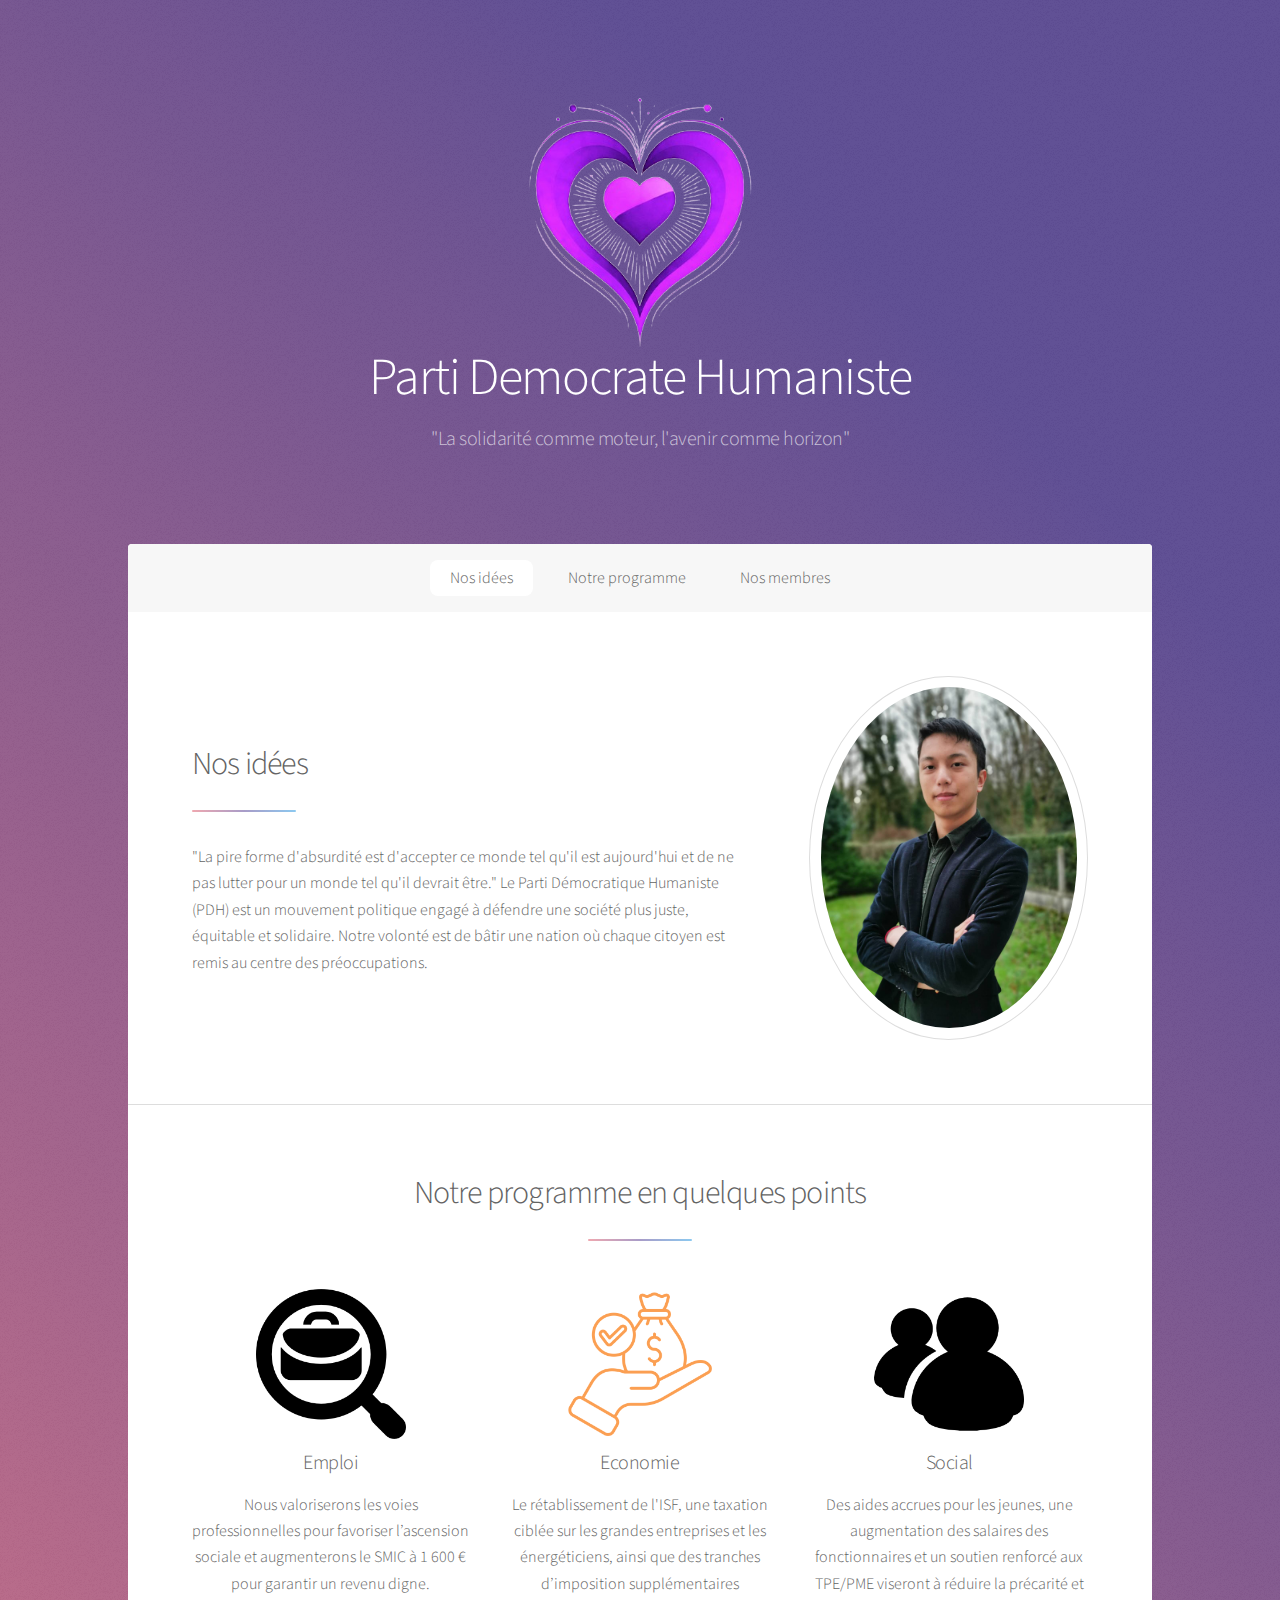
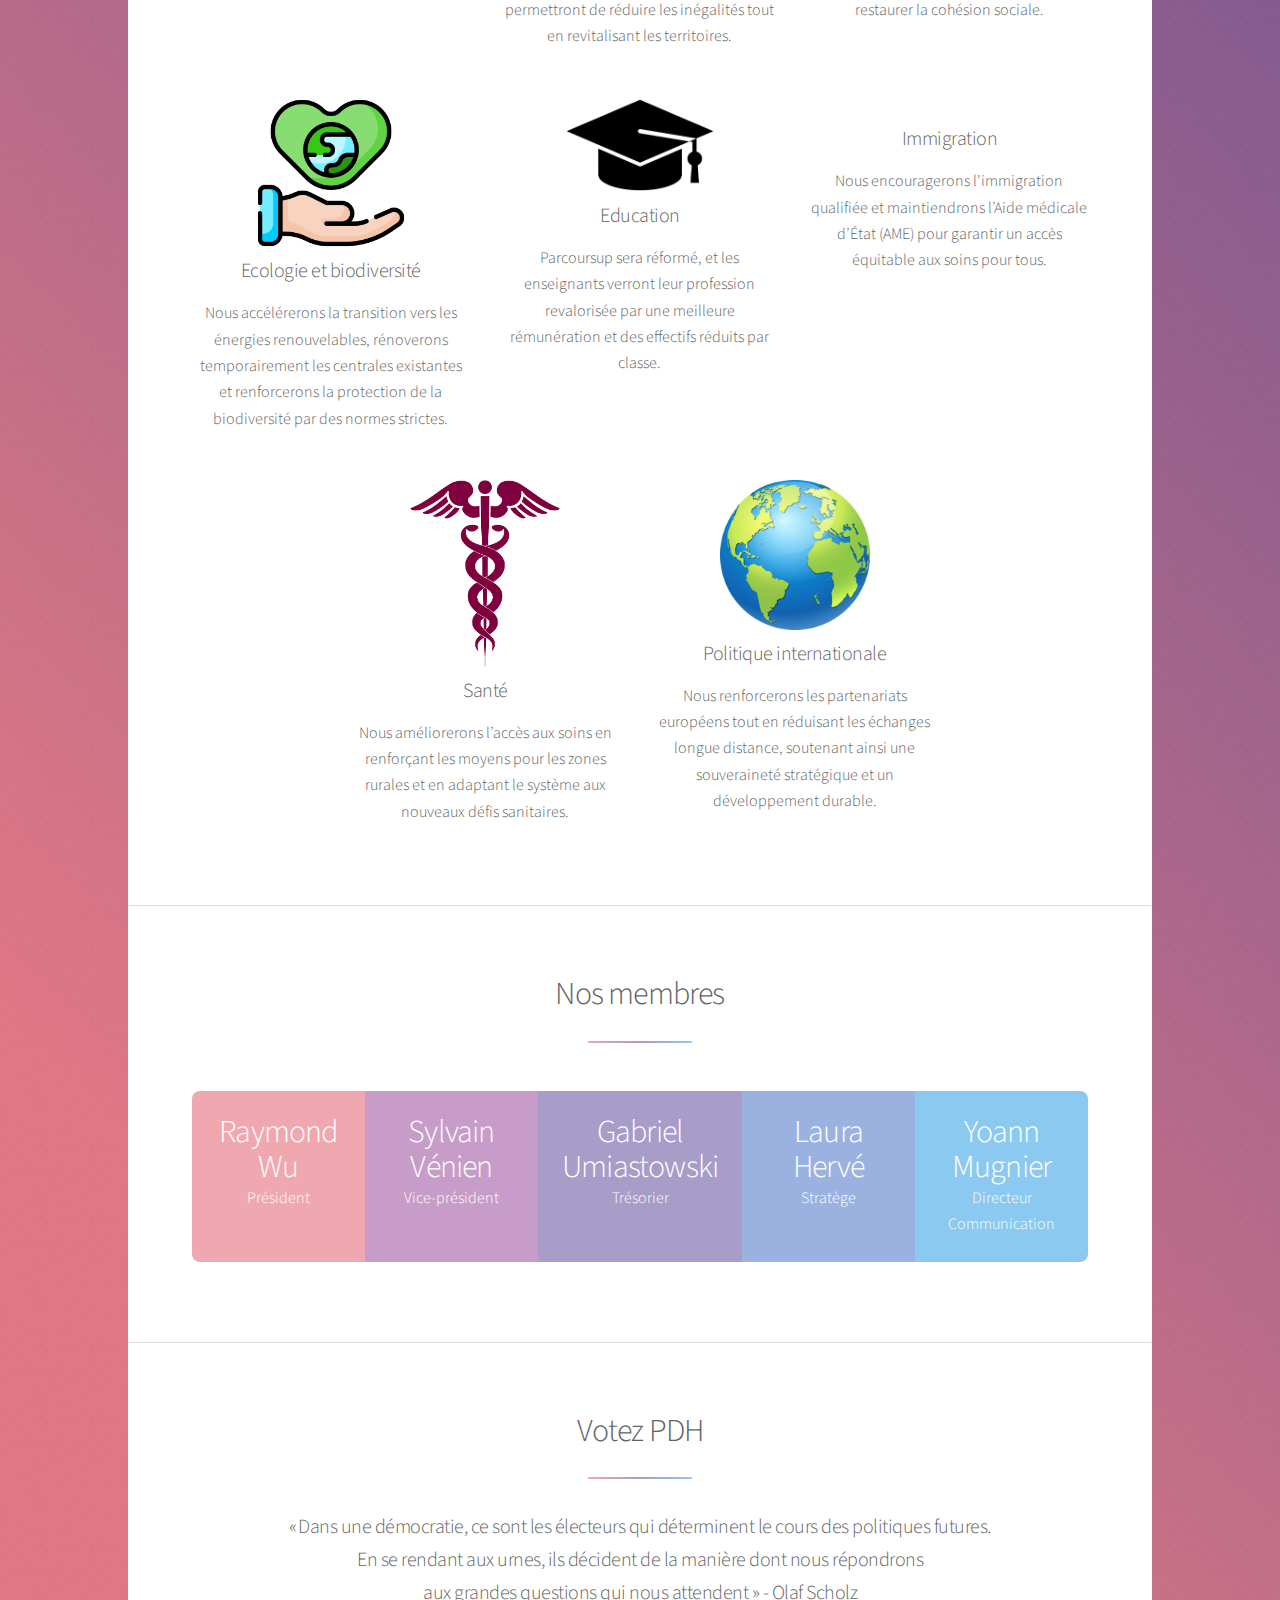
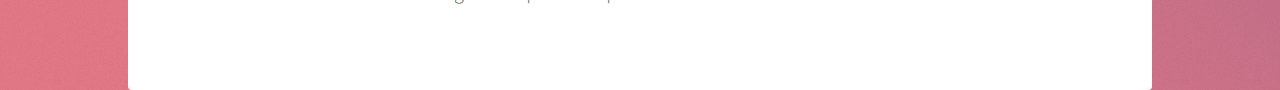
==== commit d869ee36: "Update index.html" ====
--- a/index.html
+++ b/index.html
@@ -28,8 +28,8 @@
 					<nav id="nav">
 						<ul>
 							<li><a href="#intro" class="active">Nos idées</a></li>
-							<li><a href="#first">Nos membres</a></li>
-							<li><a href="#second">Notre programme</a></li>
+							<li><a href="#first">Notre programme</a></li>
+							<li><a href="#second">Nos membres</a></li>
 							<!--<li><a href="#cta">Get Started</a></li>-->
 						</ul>
 					</nav>
@@ -85,7 +85,7 @@
 										<p>Parcoursup sera réformé, et les enseignants verront leur profession revalorisée par une meilleure rémunération et des effectifs réduits par classe.</p>
 									</li>
                                     <li>
-										<span class="logo_feature"><img src="images/immigration.png" alt=""></span>
+										<span class="logo_feature"><img src="images/Immigration.webp" alt=""></span>
 										<h3>Immigration</h3>
 										<p>Nous encouragerons l'immigration qualifiée et maintiendrons l’Aide médicale d’État (AME) pour garantir un accès équitable aux soins pour tous.</p>
 									</li>
@@ -150,4 +150,4 @@
 			<script src="assets/js/main.js"></script>
 
 	</body>
-</html>+</html>
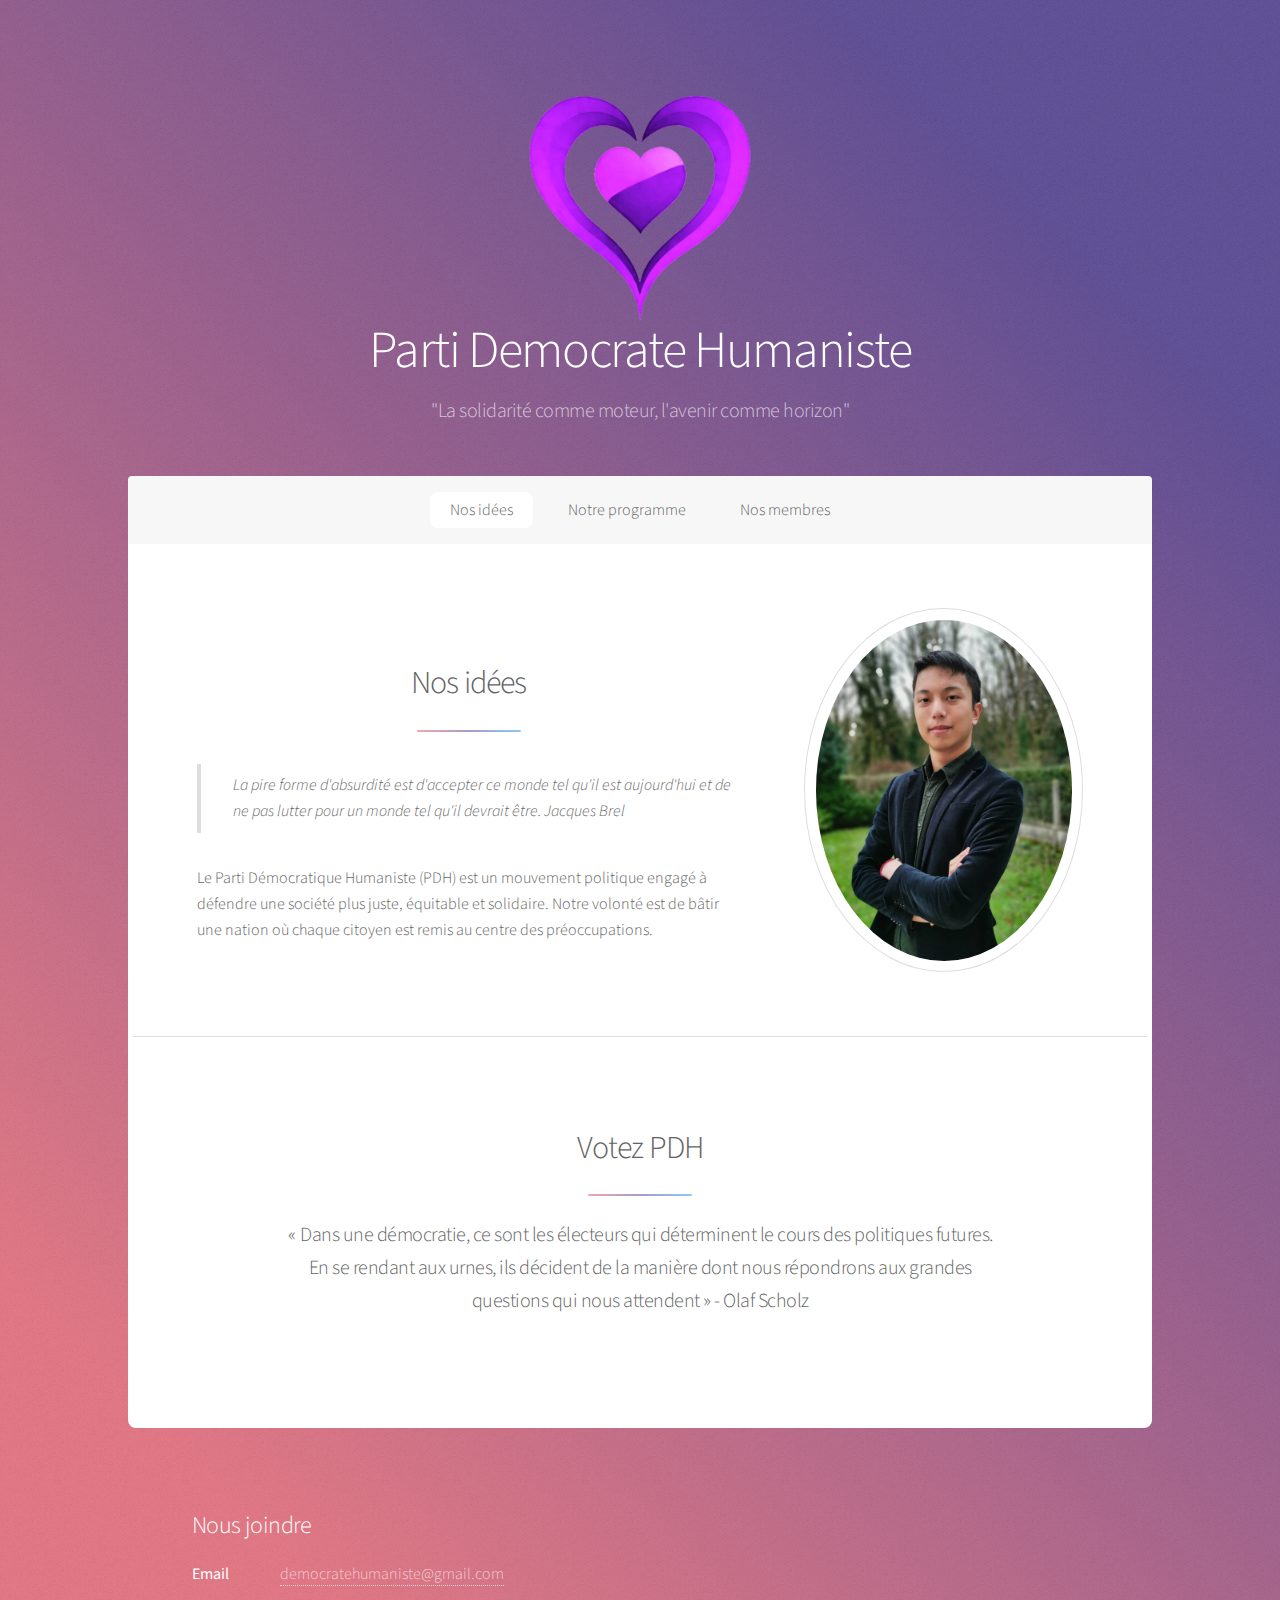
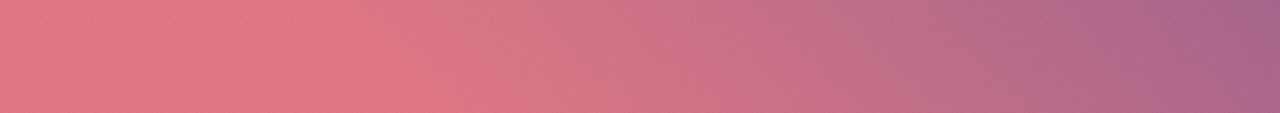
==== commit 552f6721: "Ajout des fichiers de la V2 du site" ====
--- a/index.html
+++ b/index.html
@@ -15,132 +15,73 @@
 	<body class="is-preload">
 
 		<!-- Wrapper -->
-			<div id="wrapper">
+		<div id="wrapper">
 
-				<!-- Header -->
-					<header id="header" class="alt">
-						<span class="logo"><img src="images/Logo-PDH.png" alt="" /></span>
-						<h1>Parti Democrate Humaniste</h1>
-						<p>"La solidarité comme moteur, l'avenir comme horizon"</p>
+			<!-- Header -->
+			<header id="header" class="alt">
+				<span class="logo"><img src="images/Logo-PDH.png" alt="" /></span>
+				<h1>Parti Democrate Humaniste</h1>
+				<p>"La solidarité comme moteur, l'avenir comme horizon"</p>
+			</header>
+
+			<!-- Nav -->
+			<nav id="nav">
+				<ul>
+					<li><a href="#intro" class="active">Nos idées</a></li>
+					<li><a href=programme.html> Notre programme</a></li>
+					<li><a href=membres.html>Nos membres</a></li>
+					<!--<li><a href="#cta">Get Started</a></li>-->
+				</ul>
+			</nav>
+
+			<!-- Main -->
+			<div id="main">
+
+				<!-- Introduction -->
+				<section id="intro" class="main">
+					<div class="spotlight">
+						<div class="content">
+							<header class="major">
+								<h2>Nos idées</h2>
+							</header>
+							<blockquote>La pire forme d'absurdité est d'accepter ce monde tel qu'il est aujourd'hui 
+							et de ne pas lutter pour un monde tel qu'il devrait être. Jacques Brel </blockquote>
+							<p>
+								Le Parti Démocratique Humaniste (PDH) est un mouvement politique engagé à défendre une société plus juste, équitable et solidaire.
+								Notre volonté est de bâtir une nation où chaque citoyen est remis au centre des préoccupations.
+							</p>
+						</div>
+						<span class="image"><img src="images/Photo_Raymond.jpg" alt="" /></span>
+					</div>
+				</section>
+
+				<!-- Get Started -->
+				<section id="cta" class="main special">
+					<header class="major">
+						<h2>Votez PDH</h2>
+						<p>
+							«  Dans une démocratie, ce sont les électeurs qui déterminent le cours des politiques futures. <br>
+							En se rendant aux urnes, ils décident de la manière dont nous répondrons aux grandes<br>
+							questions qui nous attendent » - Olaf Scholz
+						</p>
 					</header>
+				</section>
 
-				<!-- Nav -->
-					<nav id="nav">
-						<ul>
-							<li><a href="#intro" class="active">Nos idées</a></li>
-							<li><a href="#first">Notre programme</a></li>
-							<li><a href="#second">Nos membres</a></li>
-							<!--<li><a href="#cta">Get Started</a></li>-->
-						</ul>
-					</nav>
+			</div>
 
-				<!-- Main -->
-					<div id="main">
+			<!-- Footer -->
+			<footer id="footer">
+				<section>
+					<h2>Nous joindre</h2>
+					<dl class="alt">
+						<dt>Email</dt>
+						<dd><a href="#">democratehumaniste@gmail.com</a></dd>
+					</dl>
 
-						<!-- Introduction -->
-							<section id="intro" class="main">
-								<div class="spotlight">
-									<div class="content">
-										<header class="major">
-											<h2>Nos idées</h2>
-										</header>
-										<p>"La pire forme d'absurdité est d'accepter ce monde tel qu'il est aujourd'hui et de ne pas lutter pour un monde tel qu'il devrait être."
-                                            Le Parti Démocratique Humaniste (PDH) est un mouvement politique engagé à défendre une société plus juste, équitable et solidaire.
-                                            Notre volonté est de bâtir une nation où chaque citoyen est remis au centre des préoccupations.
-                                        </p>
-									</div>
-									<span class="image"><img src="images/Photo_Raymond.jpg" alt="" /></span>
-								</div>
-							</section>
+				</section>
+			</footer>
 
-						<!-- First Section -->
-							<section id="first" class="main special">
-								<header class="major">
-									<h2>Notre programme en quelques points</h2>
-								</header>
-								<ul class="features">
-									<li>
-										<span class="logo_feature"><img src="images/Emploi.png" alt=""></span>
-										<h3>Emploi</h3>
-										<p>Nous valoriserons les voies professionnelles pour favoriser l’ascension sociale et augmenterons le SMIC à 1 600 € pour garantir un revenu digne.</p>
-									</li>
-									<li>
-										<span class="logo_feature"><img src="images/Economie.png" alt=""></span>
-										<h3>Economie</h3>
-										<p>Le rétablissement de l'ISF, une taxation ciblée sur les grandes entreprises et les énergéticiens, ainsi que des tranches d’imposition supplémentaires permettront de réduire les inégalités tout en revitalisant les territoires.</p>
-									</li>
-									<li>
-										<span class="logo_feature"><img src="images/Social.webp" alt=""></span>
-										<h3>Social</h3>
-										<p>Des aides accrues pour les jeunes, une augmentation des salaires des fonctionnaires et un soutien renforcé aux TPE/PME viseront à réduire la précarité et restaurer la cohésion sociale.</p>
-									</li>
-                                    <li>
-										<span class="logo_feature"><img src="images/Ecologie.png" alt=""></span>
-										<h3>Ecologie et biodiversité</h3>
-										<p>Nous accélérerons la transition vers les énergies renouvelables, rénoverons temporairement les centrales existantes et renforcerons la protection de la biodiversité par des normes strictes.</p>
-									</li>
-                                    <li>
-										<span class="logo_feature"><img src="images/Education.webp" alt=""></span>
-										<h3>Education</h3>
-										<p>Parcoursup sera réformé, et les enseignants verront leur profession revalorisée par une meilleure rémunération et des effectifs réduits par classe.</p>
-									</li>
-                                    <li>
-										<span class="logo_feature"><img src="images/Immigration.webp" alt=""></span>
-										<h3>Immigration</h3>
-										<p>Nous encouragerons l'immigration qualifiée et maintiendrons l’Aide médicale d’État (AME) pour garantir un accès équitable aux soins pour tous.</p>
-									</li>
-                                    <li>
-										<span class="logo_feature"><img src="images/Santé.webp" alt=""></span>
-										<h3>Santé</h3>
-										<p>Nous améliorerons l’accès aux soins en renforçant les moyens pour les zones rurales et en adaptant le système aux nouveaux défis sanitaires.</p>
-									</li>
-                                    <li>
-										<span class="logo_feature"><img src="images/Internationale.webp" alt=""></span>
-										<h3>Politique internationale</h3>
-										<p>Nous renforcerons les partenariats européens tout en réduisant les échanges longue distance, soutenant ainsi une souveraineté stratégique et un développement durable.</p>
-									</li>
-								</ul>
-								<footer class="major">
-								</footer>
-							</section>
-
-						<!-- Second Section -->
-							<section id="second" class="main special">
-								<header class="major">
-									<h2>Nos membres</h2>
-								</header>
-								<ul class="statistics">
-									<li class="style1">
-										<strong>Raymond Wu</strong> Président
-									</li>
-									<li class="style2">
-										<strong>Sylvain Vénien</strong> Vice-président
-									</li>
-									<li class="style3">
-										<strong>Gabriel Umiastowski</strong> Trésorier
-									</li>
-									<li class="style4">
-										<strong>Laura Hervé</strong> Stratège
-									</li>
-									<li class="style5">
-										<strong>Yoann Mugnier</strong> Directeur Communication
-									</li>
-								</ul>
-							</section>
-
-						<!-- Get Started -->
-							<section id="cta" class="main special">
-								<header class="major">
-									<h2>Votez PDH</h2>
-									<p>« Dans une démocratie, ce sont les électeurs qui déterminent le cours des politiques futures. <br>
-                                        En se rendant aux urnes, ils décident de la manière dont nous répondrons <br>
-                                        aux grandes questions qui nous attendent » - Olaf Scholz</p>
-								</header>
-							</section>
-
-					</div>
-
-		<!-- Scripts -->
+			<!-- Scripts -->
 			<script src="assets/js/jquery.min.js"></script>
 			<script src="assets/js/jquery.scrollex.min.js"></script>
 			<script src="assets/js/jquery.scrolly.min.js"></script>
@@ -149,5 +90,5 @@
 			<script src="assets/js/util.js"></script>
 			<script src="assets/js/main.js"></script>
 
-	</body>
-</html>
+</body>
+</html>--- a/assets/css/main.css
+++ b/assets/css/main.css
@@ -178,7 +178,7 @@
 	}
 
 	p {
-		margin: 0 0 2em 0;
+		margin: 0 0 0 0;
 	}
 
 		p.content {
@@ -196,7 +196,7 @@
 	h1, h2, h3, h4, h5, h6 {
 		font-weight: 300;
 		line-height: 1.5;
-		margin: 0 0 0.7em 0;
+		margin: 0.7em 0 0.7em 0;
 		letter-spacing: -0.025em;
 	}
 
@@ -2638,10 +2638,13 @@
 
 	header.major {
 		margin-bottom: 3em;
+		text-align: center;
 	}
 
 		header.major h2 {
 			font-size: 2em;
+			position: relative;
+			text-align: center;
 		}
 
 			header.major h2:after {
@@ -2649,8 +2652,9 @@
 				content: '';
 				width: 3.25em;
 				height: 2px;
-				margin: 0.7em 0 1em 0;
+				margin: 0.7em auto 0;
 				border-radius: 2px;
+				background-color: currentColor;
 			}
 
 				section.special header.major h2:after, article.special header.major h2:after {
@@ -2811,26 +2815,40 @@
 		margin: 0 0 3em -2em;
 		padding: 0;
 		list-style: none;
-	}
-
-	.logo_feature img {
-		width: 150px;
-		height: auto;
-	}
-
-		.features li {
-			width: calc(33.33333% - 2em);
-			margin-left: 2em;
-			margin-top: 3em;
-			padding: 0;
-		}
+		text-align: center;
+		position: relative;
+	}
+
+.logo_feature img {
+	width: 150px;
+	height: auto;
+	margin: 0 auto; /* Centre l'image dans son conteneur */
+	transition: transform 0.3s ease; /* Ajoute une transition pour le hover */
+}
+
+
+	.logo_feature img:hover{
+		transform: scale(1.1);
+	}
+
+	.features li {
+		display: flex;
+		flex-direction: column; /* Arrange les enfants verticalement */
+		align-items: center; /* Centre les �l�ments horizontalement */
+		justify-content: center; /* Centre les �l�ments verticalement */
+		width: calc(20% - 2em);
+		margin-left: 2em;
+		margin-top: 3em;
+		padding: 0;
+		text-align: center; /* Centre le texte et les �l�ments dans chaque <li> */
+	}
 
 			.features li:nth-child(1), .features li:nth-child(2), .features li:nth-child(3) {
-				margin-top: 0;
+				margin-top:0;
 			}
 
 			.features li > :last-child {
-				margin-bottom: 0;
+				margin-bottom:0;
 			}
 
 		@media screen and (max-width: 980px) {
@@ -2862,6 +2880,12 @@
 						margin-top: 2em;
 					}
 
+		}
+
+		.features h3 {
+			margin-top: 1em; /* Ajoute un espace au-dessus du titre */
+			font-size: 1.2em;
+			text-align: center;
 		}
 
 /* Statistics */
@@ -3341,7 +3365,8 @@
 	#main {
 		background-color: #ffffff;
 		color: #636363;
-		border-radius: 0.25em;
+		border-radius: 0.5em;
+		padding: 15px 5px 30px 5px;
 	}
 
 		#main input, #main select, #main textarea {
@@ -3787,4 +3812,41 @@
 				max-width: 100%;
 			}
 
-		}+		}
+
+
+.text-container p {
+	font-size: 1.1em;
+	letter-spacing: -0.025em;
+	text-align: justify;
+	padding: 0 40px 20px 60px;
+}
+
+.text-container ol {
+	font-size: 1.1em;
+	letter-spacing: -0.025em;
+	text-align: justify;
+	padding: 0 40px 0 50px;
+}
+
+.text-container:after {
+	display: block;
+	content: '';
+	width: 5.1em;
+	height: 3px;
+	border-radius: 2px;
+	margin: 30px auto 40px auto;
+
+	background-color: #dddddd;
+	background-image: -moz-linear-gradient(90deg, #efa8b0, #a89cc8, #8cc9f0);
+	background-image: -webkit-linear-gradient(90deg, #efa8b0, #a89cc8, #8cc9f0);
+	background-image: -ms-linear-gradient(90deg, #efa8b0, #a89cc8, #8cc9f0);
+	background-image: linear-gradient(90deg, #efa8b0, #a89cc8, #8cc9f0);
+}
+
+.organigramme img {
+	position: relative;
+	width: 90%;
+	display: block;
+	margin: 0 92px;
+}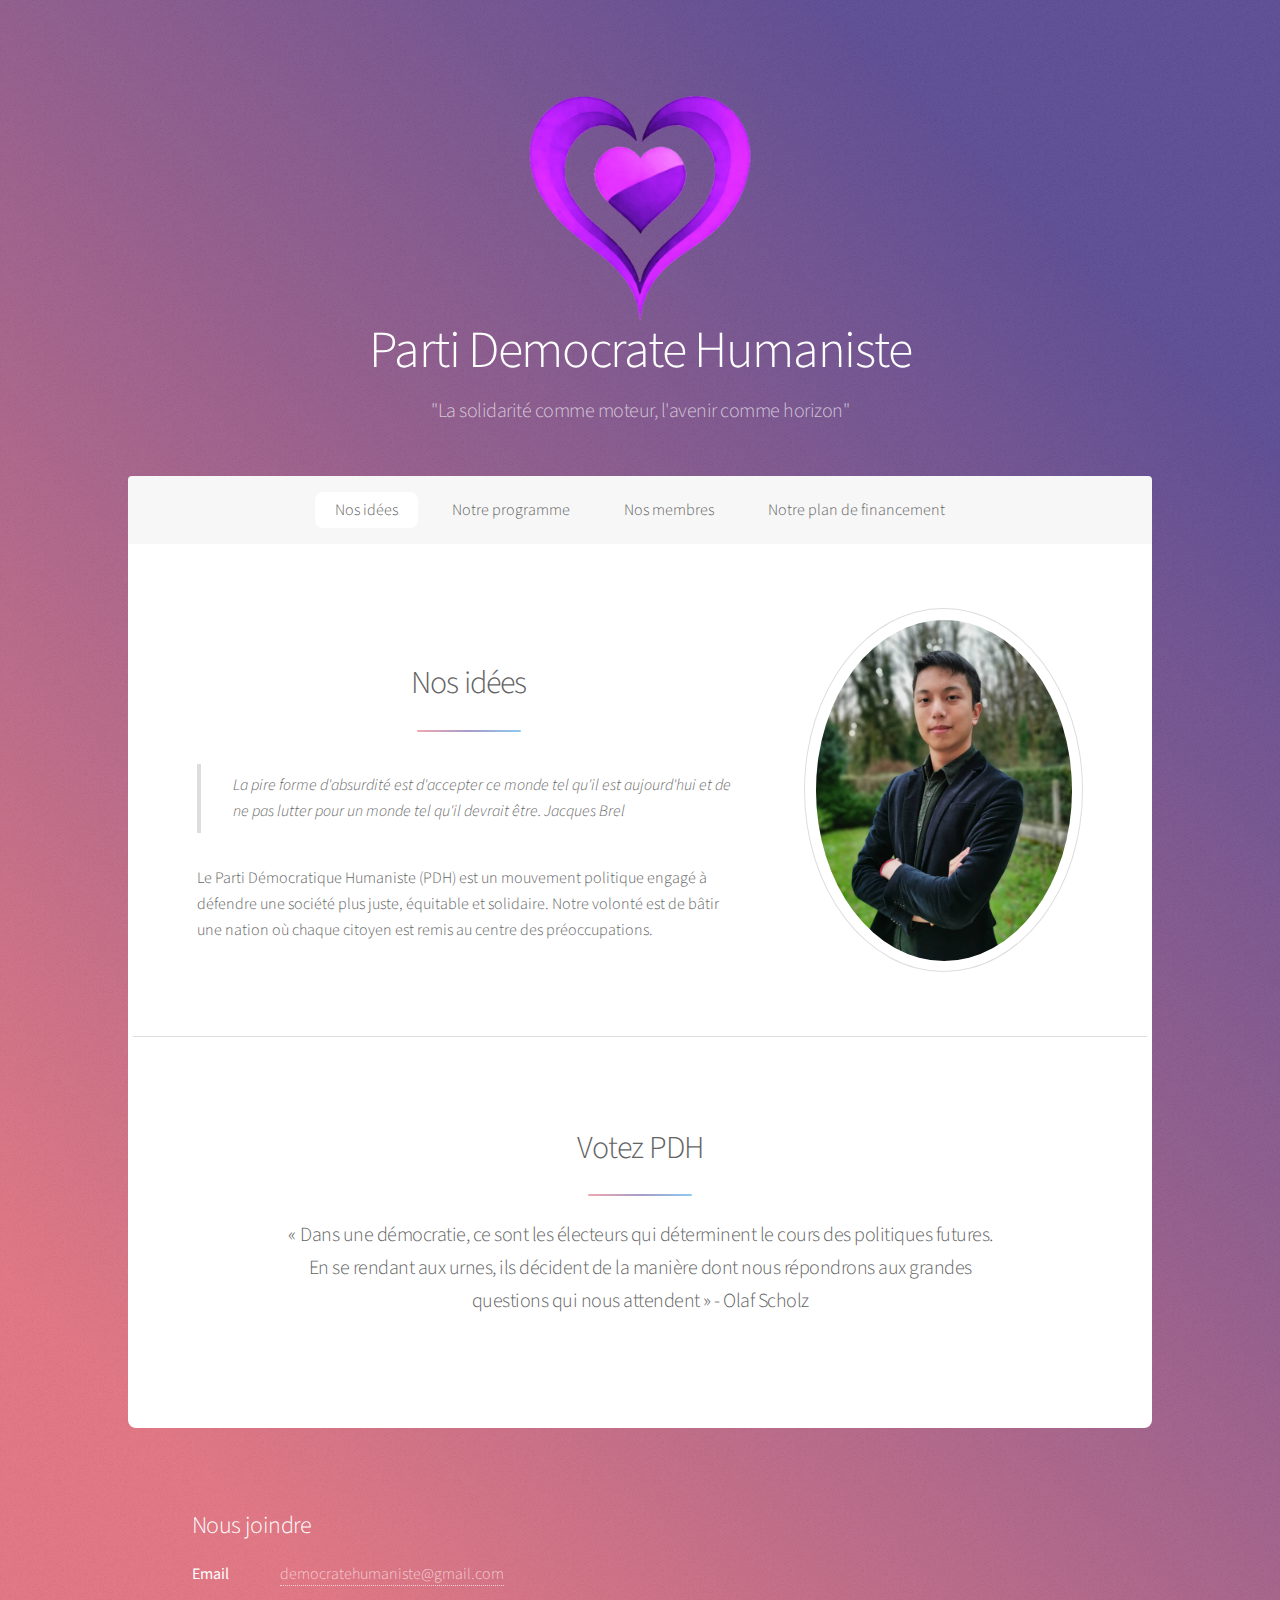
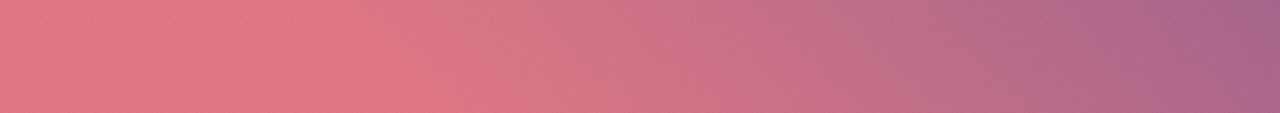
==== commit d74f6065: "Update index.html" ====
--- a/index.html
+++ b/index.html
@@ -30,6 +30,7 @@
 					<li><a href="#intro" class="active">Nos idées</a></li>
 					<li><a href=programme.html> Notre programme</a></li>
 					<li><a href=membres.html>Nos membres</a></li>
+					<li><a href=PDF_financements.pdf>Notre plan de financement</a></li>
 					<!--<li><a href="#cta">Get Started</a></li>-->
 				</ul>
 			</nav>
@@ -91,4 +92,4 @@
 			<script src="assets/js/main.js"></script>
 
 </body>
-</html>+</html>
